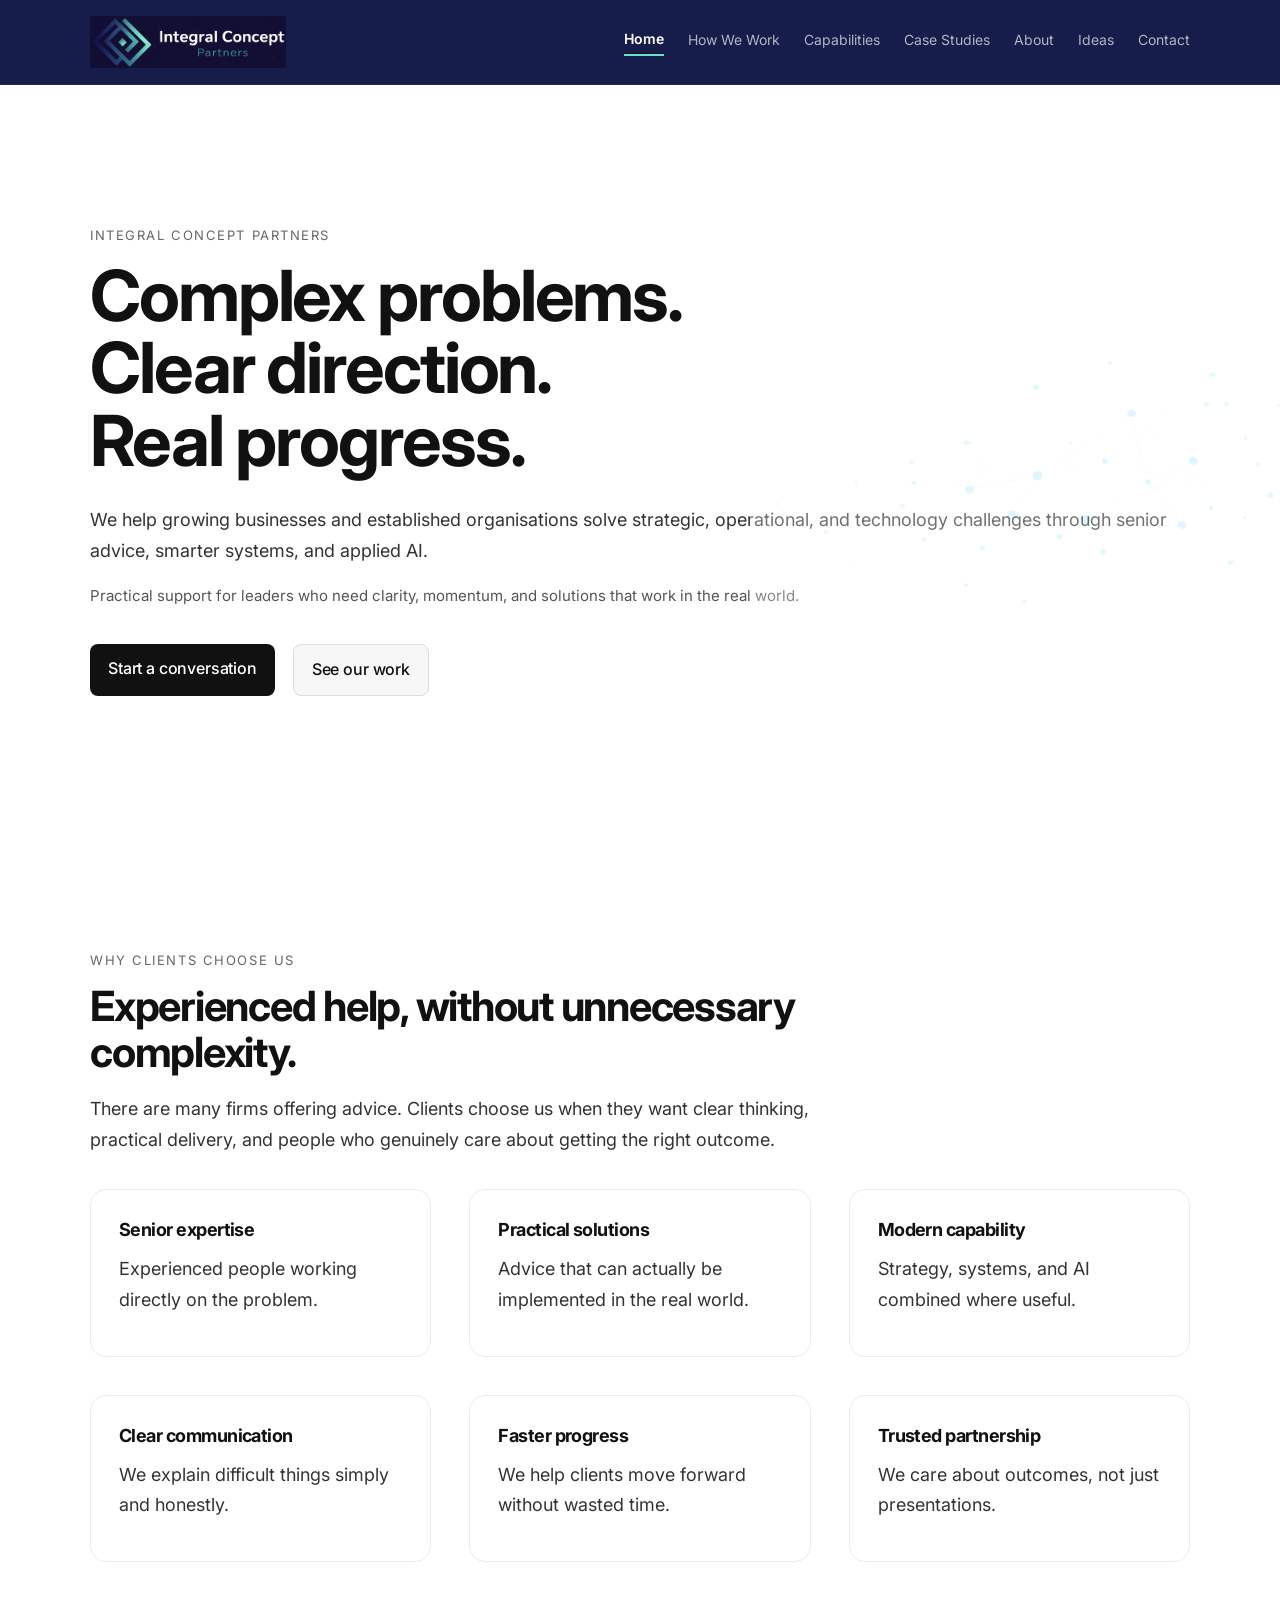
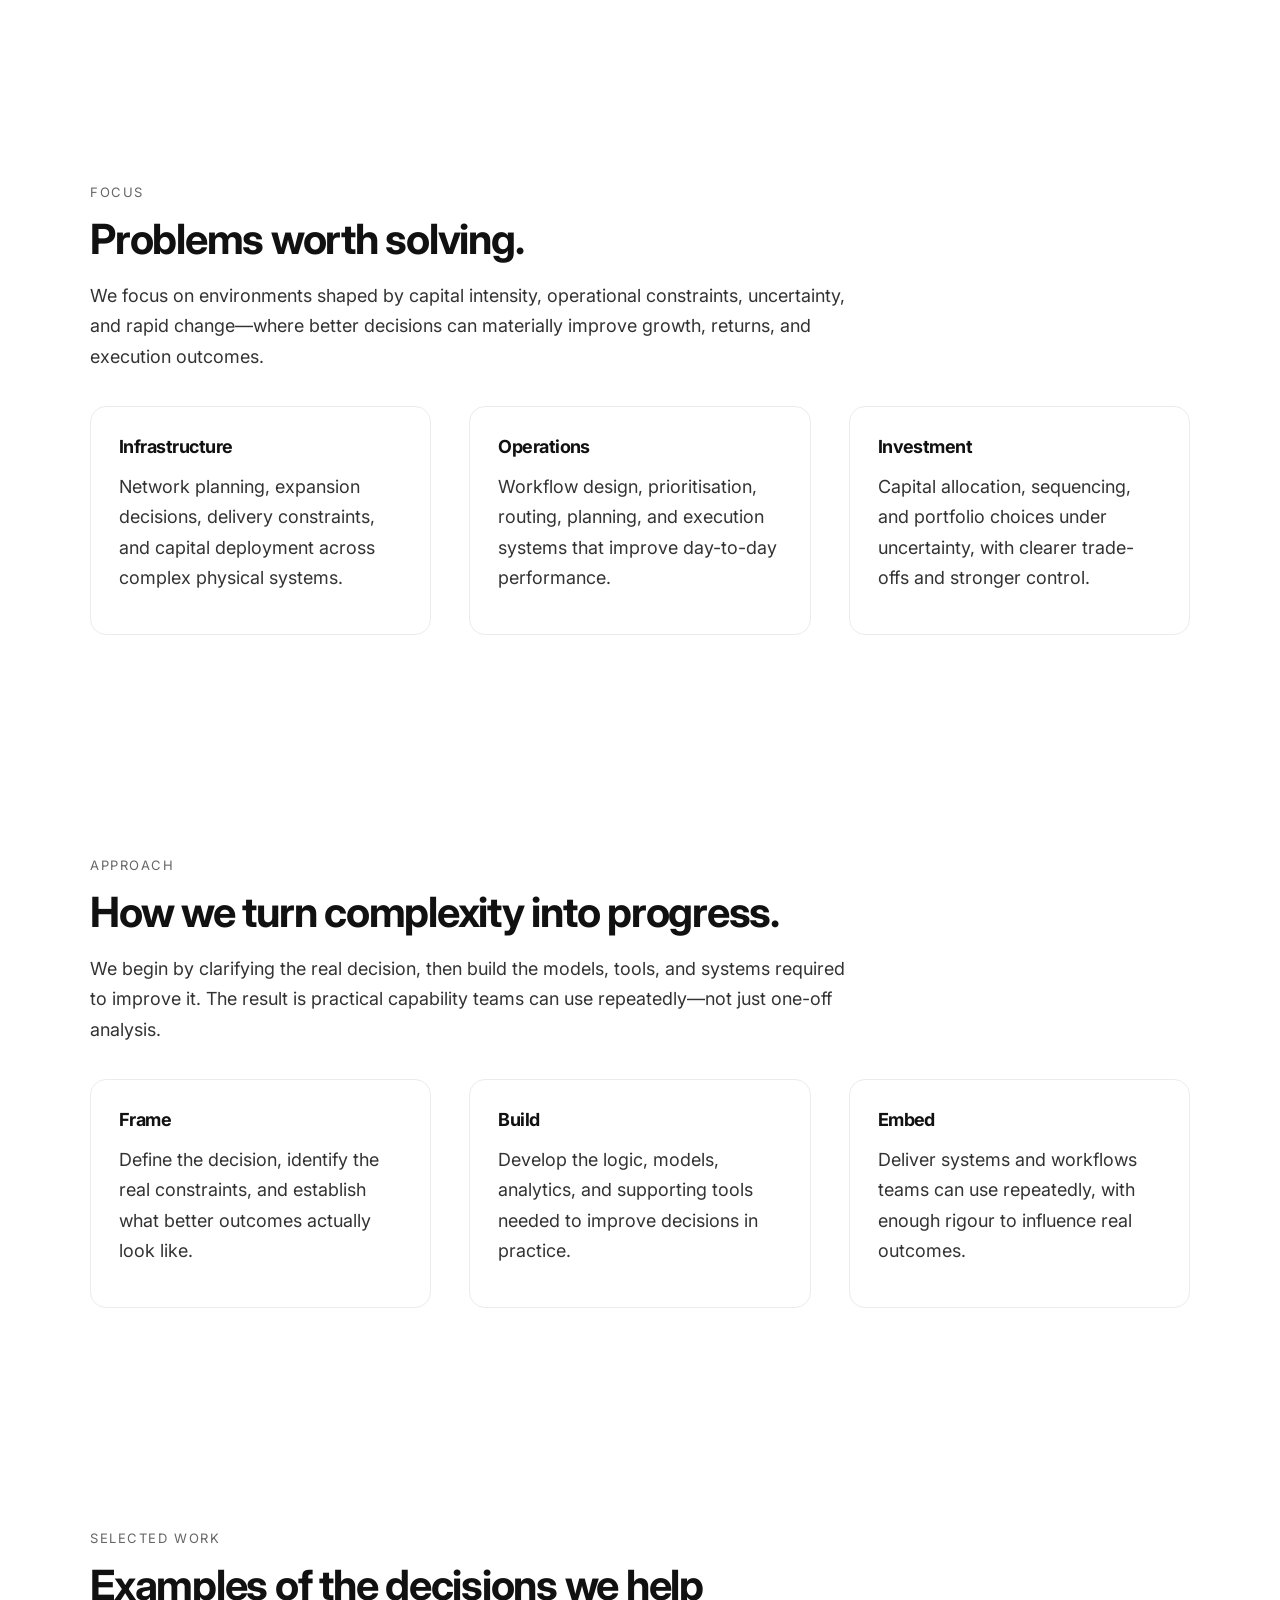
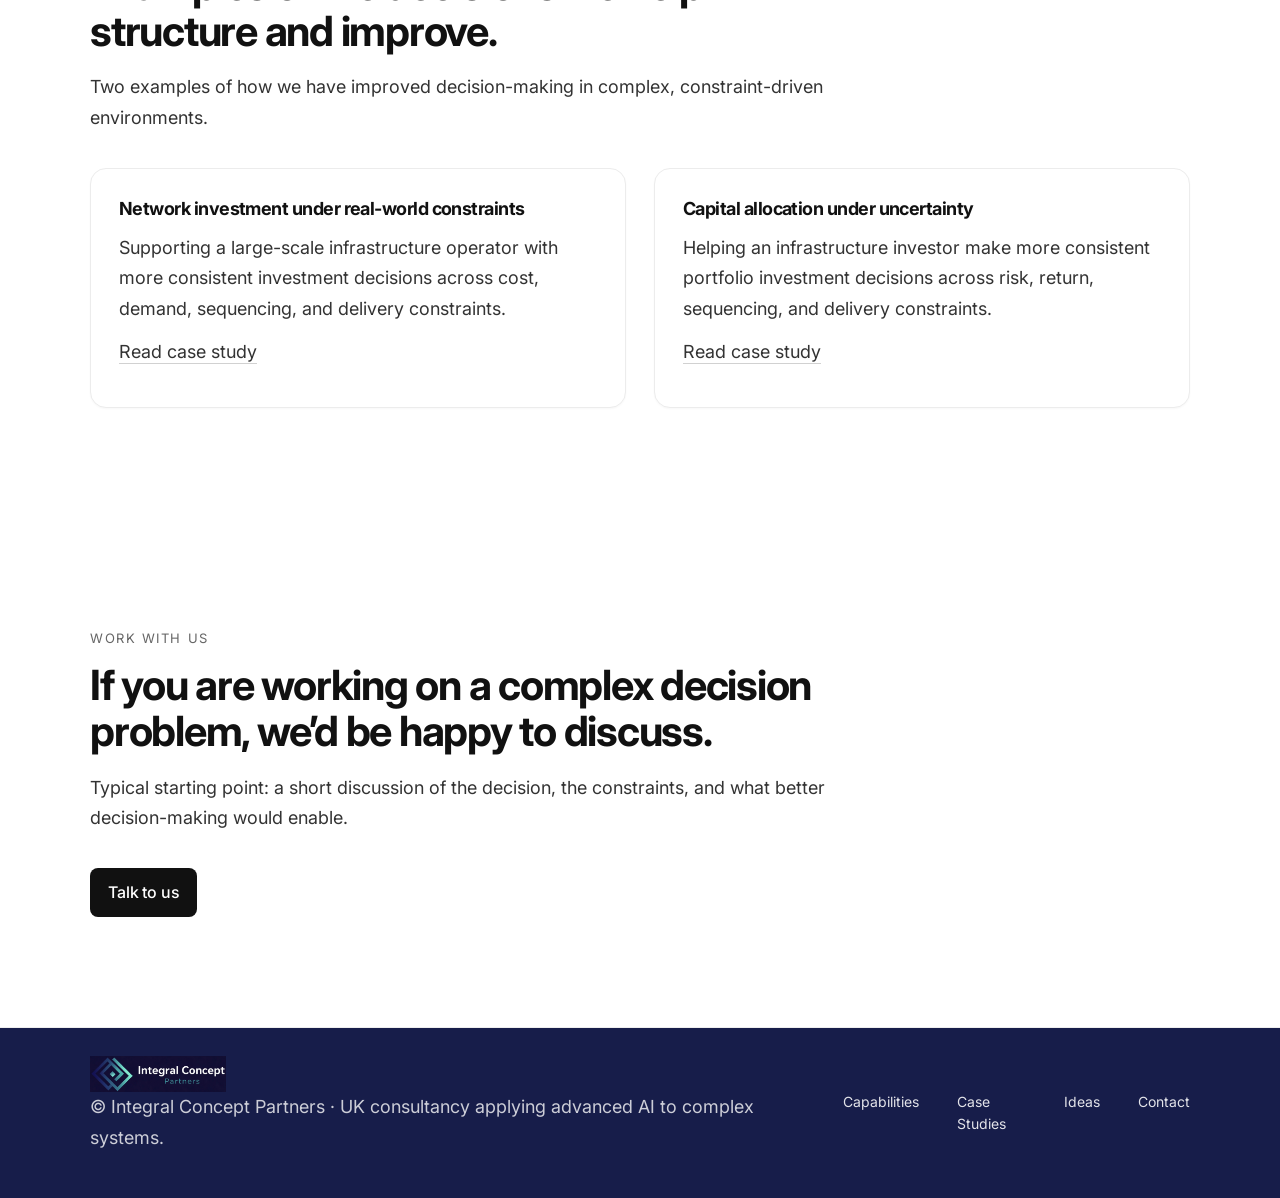
==== index.html @ db997ad6 "Update index.html" ====
<!DOCTYPE html>
<html lang="en">
<head>
  <meta charset="UTF-8">
  <meta name="viewport" content="width=device-width, initial-scale=1.0">
  <title>Integral Concept Partners | Applied AI for Complex Systems</title>
  <meta name="description" content="Integral Concept Partners helps organisations turn difficult market, technology, and investment decisions into focused strategy, practical execution, and measurable results.">
  <link rel="preconnect" href="https://fonts.googleapis.com">
  <link rel="preconnect" href="https://fonts.gstatic.com" crossorigin>
  <link href="https://fonts.googleapis.com/css2?family=Inter:wght@400;500;600;700;800&display=swap" rel="stylesheet">
  <link rel="stylesheet" href="styles.css">
  <link rel="icon" type="image/png" href="favicon.png">
</head>
<body>

<header class="site-header">
  <div class="container nav">

    <a class="brand" href="index.html" aria-label="Integral Concept Partners home">
      <img src="logo-horizontal-dark-tight.png" alt="Integral Concept Partners" class="logo-header">
    </a>

<nav class="nav-links">
<a href="index.html" class="active">Home</a>
  <a href="how-we-work.html">How We Work</a>
  <a href="capabilities.html">Capabilities</a>
  <a href="selected-work.html">Case Studies</a>
  <a href="about.html">About</a>
  <a href="ideas.html">Ideas</a>
  <a href="contact.html">Contact</a>
</nav>
  </div>
</header>

<main>
<section class="hero home-hero">
  <div class="container">

    <div class="eyebrow">INTEGRAL CONCEPT PARTNERS</div>

 <h1>Complex problems.<br>Clear direction.<br>Real progress.</h1> 
    <p class="hero-copy">
      We help growing businesses and established organisations solve strategic, operational, and technology challenges through senior advice, smarter systems, and applied AI.
    </p>

    <p class="hero-sub">
      Practical support for leaders who need clarity, momentum, and solutions that work in the real world.
    </p>

    <div class="hero-actions">
      <a href="contact.html" class="btn btn-primary">Start a conversation</a>
      <a href="selected-work.html" class="btn btn-secondary">See our work</a>
    </div>

    <div class="home-hero-motif">
      <img src="motif.png" alt="">
    </div>

  </div>
</section>
  </div>
<section class="section">
  <div class="container">

    <div class="section-head">
      <div class="page-kicker">Why clients choose us</div>
      <h2>Experienced help, without unnecessary complexity.</h2>
      <p>
        There are many firms offering advice. Clients choose us when they want clear thinking, practical delivery, and people who genuinely care about getting the right outcome.
      </p>
    </div>

    <div class="grid-3">

      <div>
        <h3>Senior expertise</h3>
        <p>
          Experienced people working directly on the problem.
        </p>
      </div>

      <div>
        <h3>Practical solutions</h3>
        <p>
          Advice that can actually be implemented in the real world.
        </p>
      </div>

      <div>
        <h3>Modern capability</h3>
        <p>
          Strategy, systems, and AI combined where useful.
        </p>
      </div>

      <div>
        <h3>Clear communication</h3>
        <p>
          We explain difficult things simply and honestly.
        </p>
      </div>

      <div>
        <h3>Faster progress</h3>
        <p>
          We help clients move forward without wasted time.
        </p>
      </div>

      <div>
        <h3>Trusted partnership</h3>
        <p>
          We care about outcomes, not just presentations.
        </p>
      </div>

    </div>

  </div>
</section>
  <section class="section">
    <div class="container">

      <div class="section-head">
        <div class="page-kicker">Focus</div>
        <h2>Problems worth solving.</h2>
        <p>
          We focus on environments shaped by capital intensity, operational constraints, uncertainty, and rapid change—where better decisions can materially improve growth, returns, and execution outcomes.
        </p>
      </div>

      <div class="grid-3">

        <div>
          <h3>Infrastructure</h3>
          <p>
            Network planning, expansion decisions, delivery constraints, and capital deployment across complex physical systems.
          </p>
        </div>

        <div>
          <h3>Operations</h3>
          <p>
            Workflow design, prioritisation, routing, planning, and execution systems that improve day-to-day performance.
          </p>
        </div>

        <div>
          <h3>Investment</h3>
          <p>
            Capital allocation, sequencing, and portfolio choices under uncertainty, with clearer trade-offs and stronger control.
          </p>
        </div>

      </div>

    </div>
  </section>

  <section class="section">
    <div class="container">

      <div class="section-head">
        <div class="page-kicker">Approach</div>
        <h2>How we turn complexity into progress.</h2>
        <p>
          We begin by clarifying the real decision, then build the models, tools, and systems required to improve it. The result is practical capability teams can use repeatedly—not just one-off analysis.
        </p>
      </div>

      <div class="grid-3">

        <div>
          <h3>Frame</h3>
          <p>
            Define the decision, identify the real constraints, and establish what better outcomes actually look like.
          </p>
        </div>

        <div>
          <h3>Build</h3>
          <p>
            Develop the logic, models, analytics, and supporting tools needed to improve decisions in practice.
          </p>
        </div>

        <div>
          <h3>Embed</h3>
          <p>
            Deliver systems and workflows teams can use repeatedly, with enough rigour to influence real outcomes.
          </p>
        </div>

      </div>

    </div>
  </section>

  <section class="section" id="case-studies">
    <div class="container">

      <div class="section-head">
        <div class="page-kicker">Selected Work</div>
        <h2>Examples of the decisions we help structure and improve.</h2>
        <p>
          Two examples of how we have improved decision-making in complex, constraint-driven environments.
        </p>
      </div>

      <div class="grid-2">

        <div>
          <h3>Network investment under real-world constraints</h3>
          <p>
            Supporting a large-scale infrastructure operator with more consistent investment decisions across cost, demand, sequencing, and delivery constraints.
          </p>
          <p>
            <a href="case-study.html">Read case study</a>
          </p>
        </div>

        <div>
          <h3>Capital allocation under uncertainty</h3>
          <p>
            Helping an infrastructure investor make more consistent portfolio investment decisions across risk, return, sequencing, and delivery constraints.
          </p>
          <p>
            <a href="case-study-2.html">Read case study</a>
          </p>
        </div>

      </div>

    </div>
  </section>

  <section class="section" id="contact">
    <div class="container">

      <div class="section-head">
        <div class="page-kicker">Work with us</div>
        <h2>If you are working on a complex decision problem, we’d be happy to discuss.</h2>
        <p>
          Typical starting point: a short discussion of the decision, the constraints, and what better decision-making would enable.
        </p>
      </div>

      <a class="btn btn-primary" href="contact.html">Talk to us</a>

    </div>
  </section>

</main>

<footer class="site-footer">
  <div class="container footer-grid">

    <div class="fine-print">
      <img src="logo-horizontal-dark-tight.png" alt="Integral Concept Partners" class="logo-footer">
      <p>© Integral Concept Partners · UK consultancy applying advanced AI to complex systems.</p>
    </div>

    <div class="footer-links">
      <a href="capabilities.html">Capabilities</a>
      <a href="selected-work.html">Case Studies</a>
      <a href="ideas.html">Ideas</a>
      <a href="contact.html">Contact</a>
    </div>

  </div>
</footer>

</body>
</html>
---- styles.css ----
:root {
  --bg: #ffffff;
  --bg-alt: #f6f7f8;
  --text: #111111;
  --muted: #5b6168;
  --border: #e7e9ec;
  --accent: #1f3a5f;
  --max-width: 1100px;
  --narrow-width: 760px;
  --radius: 16px;
}

*,
*::before,
*::after {
  box-sizing: border-box;
}

html {
  scroll-behavior: smooth;
}

body {
  margin: 0;
  font-family: "Inter", system-ui, -apple-system, BlinkMacSystemFont, "Segoe UI", sans-serif;
  color: var(--text);
  background: var(--bg);
  line-height: 1.6;
  -webkit-font-smoothing: antialiased;
  text-rendering: optimizeLegibility;
}

img {
  max-width: 100%;
  display: block;
}

a {
  color: inherit;
  text-decoration: none;
}

.container {
  max-width: var(--max-width);
  margin: 0 auto;
  padding: 0 24px;
}

.container.narrow {
  max-width: var(--narrow-width);
  margin: 0 auto;
  padding: 0 24px;
}

.section {
  padding: 120px 0;
}

.section-alt {
  background: var(--bg-alt);
}

/* Header */

.site-header {
  position: sticky;
  top: 0;
  z-index: 100;
  background: rgba(255, 255, 255, 0.92);
  border-bottom: 1px solid rgba(17, 17, 17, 0.06);
  backdrop-filter: blur(10px);
  -webkit-backdrop-filter: blur(10px);
}

.nav {
  display: flex;
  align-items: center;
  justify-content: space-between;
  min-height: 72px;
  gap: 24px;
}

.brand {
  text-decoration: none;
  color: #111;
  display: flex;
  align-items: center;
}

.brand-text {
  display: inline-flex;
  align-items: baseline;
  gap: 4px;
  font-size: 15px;
  letter-spacing: -0.2px;
}

.brand-text strong {
  font-weight: 600;
}

.brand-text span {
  font-weight: 400;
  color: #555;
}

.site-header .logo {
  height: 26px;
  width: auto;
  display: block;
}

.nav-links {
  display: flex;
  align-items: center;
  gap: 24px;
}

.nav-links a {
  position: relative;
  color: #444;
  font-size: 14px;
  opacity: 0.8;
  padding-bottom: 4px;
  transition: opacity 0.2s ease, color 0.2s ease;
}

.nav-links a:hover {
  opacity: 1;
  color: #000;
}

.nav-links a.active {
  opacity: 1;
  color: #000;
  font-weight: 600;
}

.nav-links a::after {
  content: "";
  position: absolute;
  left: 0;
  bottom: 0;
  width: 0%;
  height: 1.5px;
  background-color: #111;
  transition: width 0.25s ease;
}

@media (hover: hover) {
  .nav-links a:hover::after {
    width: 100%;
  }
}

.nav-links a.active::after {
  width: 100%;
}

.menu-toggle {
  display: none;
}

/* Typography */

.eyebrow,
.page-kicker {
  font-size: 13px;
  letter-spacing: 0.12em;
  text-transform: uppercase;
  color: #666;
  margin: 0 0 14px;
}

h1,
h2,
h3 {
  margin: 0;
  color: #111;
  letter-spacing: -0.03em;
}

h1 {
  font-size: clamp(2.8rem, 7vw, 4.4rem);
  line-height: 1.03;
  margin-bottom: 28px;
  max-width: 700px;
}

h2 {
  font-size: clamp(1.9rem, 4vw, 2.6rem);
  line-height: 1.1;
  margin-bottom: 18px;
  max-width: 760px;
}

h3 {
  font-size: 18px;
  line-height: 1.35;
  margin-bottom: 14px;
}

p {
  color: #333;
  font-size: 18px;
  line-height: 1.7;
  margin: 0 0 16px;
}

/* Hero */

.hero {
  padding-top: 140px;
  padding-bottom: 120px;
}

.hero-copy,
.hero-subtitle {
  max-width: 520px;
}

.hero-sub {
  margin-top: 14px;
  color: #555;
  font-size: 15px;
}

.hero-actions {
  display: flex;
  flex-wrap: wrap;
  gap: 14px 18px;
  margin-top: 36px;
  margin-bottom: 24px;
}

/* Buttons */

.btn,
.button-primary,
.button-secondary {
  display: inline-block;
  padding: 12px 18px;
  border-radius: 8px;
  text-decoration: none;
  font-weight: 500;
  letter-spacing: -0.01em;
  transition: opacity 0.2s ease, transform 0.2s ease, background 0.2s ease;
}

.btn:hover,
.button-primary:hover,
.button-secondary:hover {
  opacity: 0.92;
  transform: translateY(-1px);
}

.btn-primary,
.button-primary {
  background: #111;
  color: #fff;
}

.btn-secondary,
.button-secondary {
  background: #f7f7f7;
  color: #111;
  border: 1px solid #ddd;
}

/* Section headings */

.section-head,
.section-heading {
  margin-bottom: 36px;
}

.section-head p,
.section-heading p {
  max-width: 920px;
}

/* Grids */

.grid {
  display: grid;
  gap: 26px;
}

.grid-2 {
  display: grid;
  grid-template-columns: repeat(2, 1fr);
  gap: 32px;
  margin-top: 28px;
}

.grid-3 {
  display: grid;
  grid-template-columns: repeat(3, 1fr);
  gap: 40px;
  margin-top: 28px;
}

.grid-4 {
  display: grid;
  grid-template-columns: repeat(4, 1fr);
  gap: 26px;
  margin-top: 28px;
}

/* Cards */

.card,
.case-card,
.split-box,
.step,
.grid-2 > div {
  border: 1px solid var(--border);
  border-radius: var(--radius);
  background: #fff;
}

.problem-card,
.case-card,
.step,
.grid-2 > div {
  padding: 28px;
}

.problem-card p,
.case-card p,
.step p {
  color: var(--muted);
}

/* Premium two-column cards */

.grid-2 > div {
  box-shadow: 0 1px 2px rgba(0, 0, 0, 0.03);
  transition: transform 0.2s ease, box-shadow 0.2s ease, border-color 0.2s ease;
}

.grid-2 > div:hover {
  transform: translateY(-2px);
  box-shadow: 0 10px 24px rgba(0, 0, 0, 0.06);
  border-color: rgba(0, 0, 0, 0.14);
}

/* Split sections */

.split-box {
  display: grid;
  grid-template-columns: repeat(2, 1fr);
  overflow: hidden;
}

.split-box > div {
  padding: 32px;
}

.split-box > div:first-child {
  border-right: 1px solid var(--border);
}

.clean-list {
  margin: 18px 0 0;
  padding: 0;
  list-style: none;
}

.clean-list li {
  margin: 0 0 12px;
}

.clean-list li:last-child {
  margin-bottom: 0;
}

/* Steps */

.step-number {
  margin: 0 0 14px;
  font-size: 0.82rem;
  font-weight: 700;
  letter-spacing: 0.08em;
  text-transform: uppercase;
  color: var(--muted);
}

/* Graphics */

.hero-graphic {
  margin-top: 24px;
}

.hero-graphic img {
  width: 100%;
  max-width: 520px;
  border-radius: 12px;
}

.section-graphic {
  margin-top: 40px;
}

.section-graphic img {
  width: 100%;
  max-width: 620px;
  border-radius: 18px;
  display: block;
}

/* Quotes / statements */

.hero-quote,
.section-quote,
.statement-sub,
.hero-audience {
  color: var(--muted);
}

.statement {
  margin: 0;
  font-size: clamp(1.8rem, 4vw, 2.6rem);
  line-height: 1.15;
  letter-spacing: -0.03em;
}

.final-cta h2 {
  margin-bottom: 26px;
  max-width: 16ch;
}

/* Links inside content */

.section a:not(.btn):not(.button-primary):not(.button-secondary),
.grid-2 a:not(.btn):not(.button-primary):not(.button-secondary),
.grid-3 a:not(.btn):not(.button-primary):not(.button-secondary) {
  color: inherit;
  text-decoration: none;
  border-bottom: 1px solid rgba(0, 0, 0, 0.18);
  padding-bottom: 1px;
}

.section a:not(.btn):not(.button-primary):not(.button-secondary):hover,
.grid-2 a:not(.btn):not(.button-primary):not(.button-secondary):hover,
.grid-3 a:not(.btn):not(.button-primary):not(.button-secondary):hover {
  border-bottom-color: rgba(0, 0, 0, 0.45);
}

/* Footer */

.site-footer {
  padding: 40px 0;
  border-top: 1px solid rgba(0, 0, 0, 0.06);
}

.footer-grid {
  display: flex;
  align-items: center;
  justify-content: space-between;
  gap: 24px;
}

.fine-print {
  color: #666;
  font-size: 14px;
}

.footer-links {
  display: flex;
  gap: 20px;
}

.footer-links a {
  color: #444;
  font-size: 14px;
}

.footer-links a:hover {
  color: #000;
}

/* Responsive */

@media (max-width: 980px) {
  .grid-2,
  .grid-3,
  .grid-4,
  .split-box {
    grid-template-columns: 1fr;
  }

  .split-box > div:first-child {
    border-right: 0;
    border-bottom: 1px solid var(--border);
  }

  .footer-grid {
    flex-direction: column;
    align-items: flex-start;
  }
}

@media (max-width: 720px) {
  .section {
    padding: 80px 0;
  }

  .hero {
    padding-top: 110px;
    padding-bottom: 88px;
  }

  .nav {
    min-height: 68px;
  }

  h1 {
    font-size: 48px;
  }

  p,
  .hero-copy,
  .hero-subtitle {
    font-size: 17px;
  }

  .problem-card,
  .case-card,
  .step,
  .split-box > div,
  .grid-2 > div {
    padding: 24px;
  }
}

@media (max-width: 560px) {
  .nav {
    flex-direction: column;
    align-items: flex-start;
    justify-content: center;
    padding: 14px 0;
  }

  .nav-links {
    flex-wrap: wrap;
    gap: 14px;
  }

  .hero-actions {
    flex-direction: column;
    align-items: flex-start;
  }
}
.site-header .logo {
  height: 26px !important;
  width: auto !important;
  display: block;
}
/* ===== FINAL SITE POLISH ===== */

/* Better section rhythm */
.section {
  padding: 110px 0;
}

/* Consistent content spacing */
.section-head {
  margin-bottom: 34px;
}

.section-head h2 {
  margin-bottom: 18px;
}

/* Grid spacing */
.grid-2,
.grid-3 {
  gap: 38px;
  margin-top: 28px;
}

/* Card style blocks */
.grid-2 > div,
.grid-3 > div {
  padding: 28px;
  border: 1px solid #ececec;
  border-radius: 16px;
  background: #fff;
}

/* Typography inside cards */
.grid-2 h3,
.grid-3 h3 {
  margin-bottom: 12px;
  font-size: 18px;
}

.grid-2 p,
.grid-3 p {
  margin: 0 0 12px;
  color: #333;
}

/* Buttons */
.btn {
  display: inline-block;
  padding: 12px 18px;
  border-radius: 8px;
  font-weight: 500;
  text-decoration: none;
  transition: all 0.2s ease;
}

.btn-primary {
  background: #111;
  color: #fff;
}

.btn-primary:hover {
  transform: translateY(-1px);
  opacity: 0.92;
}

/* Nav active state */
.nav-links a.active {
  font-weight: 600;
  opacity: 1;
}

/* Footer cleanup */
.site-footer {
  padding: 38px 0;
  border-top: 1px solid #eee;
}

.footer-links a {
  margin-left: 18px;
  color: #555;
}

.footer-links a:hover {
  color: #111;
}

/* Mobile */
@media (max-width: 900px) {

  .grid-2,
  .grid-3 {
    grid-template-columns: 1fr !important;
    gap: 22px;
  }

  .section {
    padding: 80px 0;
  }

  .hero {
    padding-top: 110px;
    padding-bottom: 80px;
  }

  .footer-links a {
    display: inline-block;
    margin: 8px 12px 0 0;
  }
}
/* STEP 4: add to very bottom of styles.css */


/* CLEAN CONTACT HERO */

.contact-hero {
  position: relative;
  overflow: hidden;
}

.contact-hero .container {
  position: relative;
  z-index: 2;
}

.contact-hero-graphic {
  position: absolute;
  top: 80px;
  right: 0;
  width: 48%;
  z-index: 1;
  pointer-events: none;
}

.contact-hero-graphic img {
  width: 100%;
  opacity: 0.14;
  display: block;
}


/* Tablet */

@media (max-width: 1100px) {
  .contact-hero-graphic {
    width: 42%;
    top: 110px;
  }
}


/* Mobile */

@media (max-width: 900px) {
  .contact-hero-graphic {
    position: relative;
    width: 100%;
    top: auto;
    right: auto;
    margin-top: 24px;
  }

  .contact-hero-graphic img {
    max-width: 320px;
    margin: 0 auto;
    opacity: 0.10;
  }
}
/* CONTACT DECORATIVE GRAPHIC */

.contact-hero {
  position: relative;
  overflow: hidden;
}

.contact-hero .container {
  position: relative;
  z-index: 2;
}

.contact-hero-graphic {
  position: absolute;
  top: 90px;
  right: 0;
  width: 46%;
  z-index: 1;
  pointer-events: none;
}

.contact-hero-graphic img {
  width: 100%;
  display: block;
  opacity: 0.13;
}

/* Tablet */
@media (max-width: 1100px) {
  .contact-hero-graphic {
    width: 42%;
    top: 120px;
  }
}

/* Mobile */
@media (max-width: 900px) {
  .contact-hero-graphic {
    position: relative;
    width: 100%;
    top: auto;
    right: auto;
    margin-top: 24px;
  }

  .contact-hero-graphic img {
    max-width: 320px;
    margin: 0 auto;
    opacity: 0.10;
  }
}
/* HOMEPAGE SIGNAL MOTIF */

.home-hero {
  position: relative;
  overflow: hidden;
}

.home-hero .container {
  position: relative;
  z-index: 2;
}

.home-hero-graphic {
  position: absolute;
  top: 120px;
  right: 0;
  width: 48%;
  z-index: 1;
  pointer-events: none;
}

.home-hero-graphic img {
  width: 100%;
  display: block;
  opacity: 0.11;
}

/* Tablet */
@media (max-width: 1100px) {
  .home-hero-graphic {
    width: 42%;
    top: 150px;
  }
}

/* Mobile */
@media (max-width: 900px) {
  .home-hero-graphic {
    position: relative;
    width: 100%;
    top: auto;
    right: auto;
    margin-top: 28px;
  }

  .home-hero-graphic img {
    max-width: 320px;
    margin: 0 auto;
    opacity: 0.08;
  }
}
/* PERFECT HOMEPAGE MOTIF */

.home-hero {
  position: relative;
  overflow: hidden;
}

.home-hero .container {
  position: relative;
  z-index: 2;
}

.home-hero-motif {
  position: absolute;
  top: 110px;
  right: -4%;
  width: 42%;
  z-index: 1;
  pointer-events: none;
}

.home-hero-motif img {
  width: 100%;
  display: block;
  opacity: 0.10;
}

.home-hero h1,
.home-hero .hero-copy,
.home-hero .hero-sub,
.home-hero .hero-actions {
  max-width: 640px;
}

@media (max-width: 1100px) {
  .home-hero-motif {
    width: 38%;
    top: 135px;
    right: -6%;
  }
}

@media (max-width: 900px) {
  .home-hero-motif {
    position: relative;
    width: 100%;
    top: auto;
    right: auto;
    margin-top: 24px;
  }

  .home-hero-motif img {
    max-width: 320px;
    margin: 0 auto;
    opacity: 0.08;
  }
}

}
.home-hero-motif {
  position: absolute;
  top: 155px;
  right: 2%;
  width: 48%;
  z-index: 1;
  pointer-events: none;
}

.home-hero-motif img {
  width: 100%;
  display: block;
  opacity: 0.16;
}
.home-hero-motif {1
  position: absolute;
  top: 175px;
  right: -4%;
  width: 48%;
  z-index: 1;
  pointer-events: none;
}

.home-hero-motif img {
  width: 100%;
  display: block;
  opacity: 0.13;
}
.home-hero-motif img {
  opacity: 0.16;
}
/* ===== GLOBAL DARK HEADER / FOOTER UPGRADE ===== */

.site-header {
  background: #14233b;
  border-bottom: 1px solid rgba(255,255,255,0.08);
}

.site-header .nav-links a {
  color: rgba(255,255,255,0.82);
}

.site-header .nav-links a:hover,
.site-header .nav-links a.active {
  color: #ffffff;
}

.site-header .nav-links a.active {
  border-bottom: 2px solid #7ee0d6;
}

.site-header .logo {
  height: 44px;
  width: auto;
}

/* Footer */

.site-footer {
  background: #14233b;
  color: rgba(255,255,255,0.72);
}

.site-footer a {
  color: rgba(255,255,255,0.82);
}

.site-footer a:hover {
  color: #ffffff;
}

.site-footer .logo {
  height: 36px;
  width: auto;
}

/* Mobile */

@media (max-width: 900px) {
  .site-header .logo {
    height: 36px;
  }

  .site-footer .logo {
    height: 30px;
  }
}
background: linear-gradient(90deg, #203d72 0%, #1d3463 100%);
/* ===== ICP LOGO BLUE HEADER / FOOTER ===== */

.site-header,
.site-footer {
  background: #244a86;
}

/* premium subtle depth */
.site-header {
  background: linear-gradient(90deg, #28508f 0%, #244a86 55%, #203f73 100%);
  border-bottom: 1px solid rgba(255,255,255,0.08);
}

.site-footer {
  background: linear-gradient(90deg, #203f73 0%, #244a86 45%, #28508f 100%);
}

/* navigation text */

.site-header .nav-links a {
  color: rgba(255,255,255,0.84);
}

.site-header .nav-links a:hover,
.site-header .nav-links a.active {
  color: #ffffff;
}

.site-header .nav-links a.active {
  border-bottom: 2px solid #72e0d4;
}

/* footer text */

.site-footer,
.site-footer p,
.site-footer span {
  color: rgba(255,255,255,0.78);
}

.site-footer a {
  color: #ffffff;
}

/* keep logos crisp */

.site-header .logo,
.site-footer .logo {
  filter: none;
}
/* ===== FINAL ICP RICH NAVY HEADER / FOOTER ===== */

.site-header,
.site-footer {
  background: #1b2254;
}

/* subtle premium depth */
.site-header {
  background: linear-gradient(90deg, #171d4a 0%, #1b2254 45%, #202861 100%);
  border-bottom: 1px solid rgba(255,255,255,0.06);
}

.site-footer {
  background: linear-gradient(90deg, #171d4a 0%, #1b2254 45%, #202861 100%);
}

/* nav links */

.site-header .nav-links a {
  color: rgba(255,255,255,0.82);
}

.site-header .nav-links a:hover,
.site-header .nav-links a.active {
  color: #ffffff;
}

.site-header .nav-links a.active {
  border-bottom: 2px solid #67e0d3;
}

/* footer text */

.site-footer,
.site-footer p,
.site-footer span {
  color: rgba(255,255,255,0.78);
}

.site-footer a {
  color: #ffffff;
}

/* logo sizing */

.site-header .logo {
  height: 44px;
  width: auto;
}

.site-footer .logo {
  height: 34px;
  width: auto;
}

/* mobile */

@media (max-width: 900px) {
  .site-header .logo {
    height: 36px;
  }

  .site-footer .logo {
    height: 28px;
  }
}
/* ===== FINAL DARK RICH NAVY ICP ===== */

.site-header,
.site-footer {
  background: #171d4a;
}

.site-header {
  background: linear-gradient(90deg, #12163d 0%, #171d4a 45%, #1d2557 100%);
  border-bottom: 1px solid rgba(255,255,255,0.05);
}

.site-footer {
  background: linear-gradient(90deg, #12163d 0%, #171d4a 45%, #1d2557 100%);
}

/* nav */

.site-header .nav-links a {
  color: rgba(255,255,255,0.82);
}

.site-header .nav-links a:hover,
.site-header .nav-links a.active {
  color: #ffffff;
}

.site-header .nav-links a.active {
  border-bottom: 2px solid #67e0d3;
}

/* footer */

.site-footer,
.site-footer p,
.site-footer span {
  color: rgba(255,255,255,0.78);
}

.site-footer a {
  color: #ffffff;
}
/* ===== FINAL SEAMLESS HEADER / FOOTER ===== */

.site-header,
.site-footer {
  background: linear-gradient(90deg, #11163d 0%, #171d4a 45%, #1d2557 100%) !important;
}

/* remove any nested panel backgrounds */
.site-header .container,
.site-header .brand,
.site-header .nav,
.site-header .nav-links,
.site-header .logo-wrap {
  background: transparent !important;
}

/* subtle border */
.site-header {
  border-bottom: 1px solid rgba(255,255,255,0.05);
}

/* nav text */
.site-header .nav-links a {
  color: rgba(255,255,255,0.82);
}

.site-header .nav-links a.active,
.site-header .nav-links a:hover {
  color: #ffffff;
}

.site-header .nav-links a.active {
  border-bottom: 2px solid #67e0d3;
}
/* ===== FINAL ICP UNIFIED HEADER / FOOTER ===== */

.site-header,
.site-footer {
  background: linear-gradient(90deg, #12163d 0%, #171d4a 45%, #1d2557 100%);
}

/* remove panel look */
.site-header .container,
.site-footer .container,
.site-header .brand,
.site-header .nav,
.site-footer .brand,
.site-footer .nav {
  background: transparent !important;
}

/* logo sizing */

.site-header .logo {
  height: 44px;
  width: auto;
}

.site-footer .logo {
  height: 42px;
  width: auto;
}

/* nav */

.site-header .nav-links a,
.site-footer a {
  color: rgba(255,255,255,0.84);
}

.site-header .nav-links a:hover,
.site-header .nav-links a.active,
.site-footer a:hover {
  color: #ffffff;
}

.site-header .nav-links a.active {
  border-bottom: 2px solid #67e0d3;
}

/* footer text */

.site-footer,
.site-footer p,
.site-footer span {
  color: rgba(255,255,255,0.78);
}
/* ===== FINAL MATCHED SLIM HEADER / FOOTER ===== */

.site-header,
.site-footer {
  background: #171d4a !important;
}

/* remove any mixed panel look */
.site-header .container,
.site-footer .container,
.site-header .brand,
.site-footer .brand,
.site-header .nav,
.site-footer .nav,
.site-header .nav-links,
.site-footer .footer-links {
  background: transparent !important;
}

/* SLIMMER HEADER */
.site-header .container.nav {
  min-height: 84px !important;
  padding-top: 10px !important;
  padding-bottom: 10px !important;
}

/* SLIMMER FOOTER */
.site-footer {
  padding-top: 28px !important;
  padding-bottom: 28px !important;
}

/* LOGO SIZES */
.site-header .logo,
.site-header .logo-header {
  height: 34px !important;
  width: auto !important;
}

.site-footer .logo,
.site-footer .logo-footer {
  height: 34px !important;
  width: auto !important;
}

/* NAV */
.site-header .nav-links a {
  color: rgba(255,255,255,0.84);
}

.site-header .nav-links a:hover,
.site-header .nav-links a.active {
  color: #ffffff;
}

.site-header .nav-links a.active {
  border-bottom: 2px solid #67e0d3;
}

/* FOOTER TEXT */
.site-footer,
.site-footer p,
.site-footer span {
  color: rgba(255,255,255,0.78);
}

.site-footer a {
  color: rgba(255,255,255,0.88);
}

.site-footer a:hover {
  color: #ffffff;
}

/* FOOTER LAYOUT */
.footer-grid {
  align-items: center;
}

/* MOBILE */
@media (max-width: 900px) {
  .site-header .container.nav {
    min-height: 72px !important;
    padding-top: 8px !important;
    padding-bottom: 8px !important;
  }

  .site-header .logo,
  .site-header .logo-header,
  .site-footer .logo,
  .site-footer .logo-footer {
    height: 28px !important;
  }

  .site-footer {
    padding-top: 22px !important;
    padding-bottom: 22px !important;
  }
}
.site-header .logo,
.site-header .logo-header {
  height: 52px !important;
  width: auto !important;
}

.site-footer .logo,
.site-footer .logo-footer {
  height: 46px !important;
  width: auto !important;
}

@media (max-width: 900px) {
  .site-header .logo,
  .site-header .logo-header,
  .site-footer .logo,
  .site-footer .logo-footer {
    height: 34px !important;
  }
}
.site-header .logo,
.site-header .logo-header {
  height: 52px !important;
  width: auto !important;
}

.site-footer .logo,
.site-footer .logo-footer {
  height: 46px !important;
  width: auto !important;
}

@media (max-width: 900px) {
  .site-header .logo,
  .site-header .logo-header,
  .site-footer .logo,
  .site-footer .logo-footer {
    height: 34px !important;
  }
}
.site-footer .logo,
.site-footer .logo-footer {
  height: 36px !important;
}
.home-hero-motif img {
  opacity: 0.16 !important;
  filter: contrast(1.15);
}
/* ===== HOMEPAGE MOTIF FINAL FIX ===== */

.home-hero-motif {
  position: absolute;
  top: 150px;
  right: 1%;
  width: 36%;
  z-index: 1;
  pointer-events: none;
}

.home-hero-motif img {
  width: 100%;
  display: block;
  opacity: 0.28 !important;
  filter: contrast(1.35) saturate(1.15);
}

/* Mobile */
@media (max-width: 900px) {
  .home-hero-motif {
    position: relative;
    top: auto;
    right: auto;
    width: 100%;
    margin-top: 20px;
  }

  .home-hero-motif img {
    max-width: 260px;
    margin: 0 auto;
    opacity: 0.18 !important;
  }
}
/* ===== FINAL HOMEPAGE MOTIF ===== */

.home-hero-motif {
  position: absolute;
  top: 145px;
  right: 2%;
  width: 36%;
  z-index: 1;
  pointer-events: none;
}

.home-hero-motif img {
  width: 100%;
  display: block;
  opacity: 0.16;
}

/* mobile */

@media (max-width: 900px) {
  .home-hero-motif {
    position: relative;
    top: auto;
    right: auto;
    width: 100%;
    margin-top: 24px;
  }

  .home-hero-motif img {
    max-width: 260px;
    margin: 0 auto;
    opacity: 0.14;
  }
}
.home-hero-motif img{
  opacity: 0.32 !important;
  max-width: 420px;
  width: 100%;
  height: auto;
  filter: contrast(1.05);
}
.home-hero-motif img{
opacity:0.28 !important;
max-width:420px;
width:100%;
height:auto;
}
.home-hero-motif img{
opacity:0.28 !important;
max-width:420px;
width:100%;
height:auto;
}
.home-hero-motif img{
opacity:0.28 !important;
max-width:420px;
width:100%;
height:auto;
}
.home-hero-motif {
  position: absolute;
  right: 6%;
  top: 54%;
  transform: translateY(-50%);
}
opacity: 0.28;
.home-hero-motif img {
  width: 520px !important;
  max-width: none !important;
  opacity: 0.22 !important;
  filter: contrast(1.18);
}
.home-hero-motif {
  position: absolute;
  right: 6%;
  top: 54%;
  transform: translateY(-50%);
}

.home-hero-motif img {
  width: 520px !important;
  max-width: none !important;
  opacity: 0.28 !important;
  filter: contrast(1.18);
}
.home-hero-motif {
  position: absolute;
  right: 4%;
  top: 55%;
  transform: translateY(-50%);
}

.home-hero-motif img {
  width: 560px !important;
  max-width: none !important;
  opacity: 0.30 !important;
  filter: contrast(1.25);
}
/* HOW WE WORK PAGE POLISH */

.grid-2 {
  display: grid;
  grid-template-columns: repeat(2, minmax(0, 1fr));
  gap: 28px;
}

@media (max-width: 900px) {
  .grid-2 {
    grid-template-columns: 1fr;
  }
}

.section-head p {
  max-width: 760px;
}

.hero-copy,
.hero-sub {
  max-width: 760px;
}

.logo-footer {
  height: 40px;
  width: auto;
}
.hero .container {
  display: block;
}

.hero h1,
.hero p,
.hero .lead,
.hero .eyebrow {
  max-width: 760px;
  margin-left: 0;
}
.hero .container,
.hero .container.narrow {
  max-width: 760px;
  margin: 0 auto;
}

.hero .eyebrow,
.hero h1,
.hero p,
.hero .lead {
  margin-left: 0;
  text-align: 
}
/* GLOBAL ALIGNMENT FIX */

.container {
  width: min(1100px, calc(100% - 48px));
  margin-left: auto;
  margin-right: auto;
}

.container.narrow {
  width: min(760px, calc(100% - 48px));
  margin-left: auto;
  margin-right: auto;
}

.hero .container,
.section .container,
.site-header .container,
.site-footer .container,
.hero .container.narrow,
.section .container.narrow {
  padding-left: 0;
  padding-right: 0;
}

.hero h1,
.hero h2,
.hero p,
.hero .lead,
.section h1,
.section h2,
.section h3,
.section p,
.section li {
  text-align: left;
}
/* FIRST PARAGRAPH ALIGNMENT FIX */

.hero .lead,
.hero p:first-of-type,
.section p:first-of-type,
.container.narrow > p:first-of-type,
.container > p:first-of-type {
  margin-left: 0;
  margin-right: 0;
  text-align: left;
  max-width: none;
}
.hero .container.narrow > p:first-of-type,
.hero .container > p:first-of-type,
.section .container.narrow > p:first-of-type,
.section .container > p:first-of-type,
.hero .lead,
.lead {
  margin-left: 0 !important;
  margin-right: 0 !important;
  text-align: left !important;
}
/* TEXT BLOCK ALIGNMENT FIX */

/* GLOBAL CONTENT COLUMN POSITION */

.hero .container,
.section .container,
.page-section .container,
main .container {
  max-width: 1100px;
  width: calc(100% - 48px);
  margin-left: auto;
  margin-right: auto;
}

.hero .container.narrow,
.section .container.narrow,
.page-section .container.narrow,
main .container.narrow {
  max-width: 1100px;
  width: calc(100% - 48px);
  margin-left: auto;
  margin-right: auto;
}

.hero h1,
.hero p,
.hero .hero-copy,
.hero .hero-sub,
.hero .eyebrow,
.section h2,
.section h3,
.section p,
.section li,
.section-head {
  max-width: 760px;
  margin-left: 0;
  margin-right: 0;
  text-align: left;
}

@media (max-width: 768px) {
  .hero .container,
  .section .container,
  .page-section .container,
  main .container,
  .hero .container.narrow,
  .section .container.narrow,
  .page-section .container.narrow,
  main .container.narrow {
    width: calc(100% - 32px);
  }
}
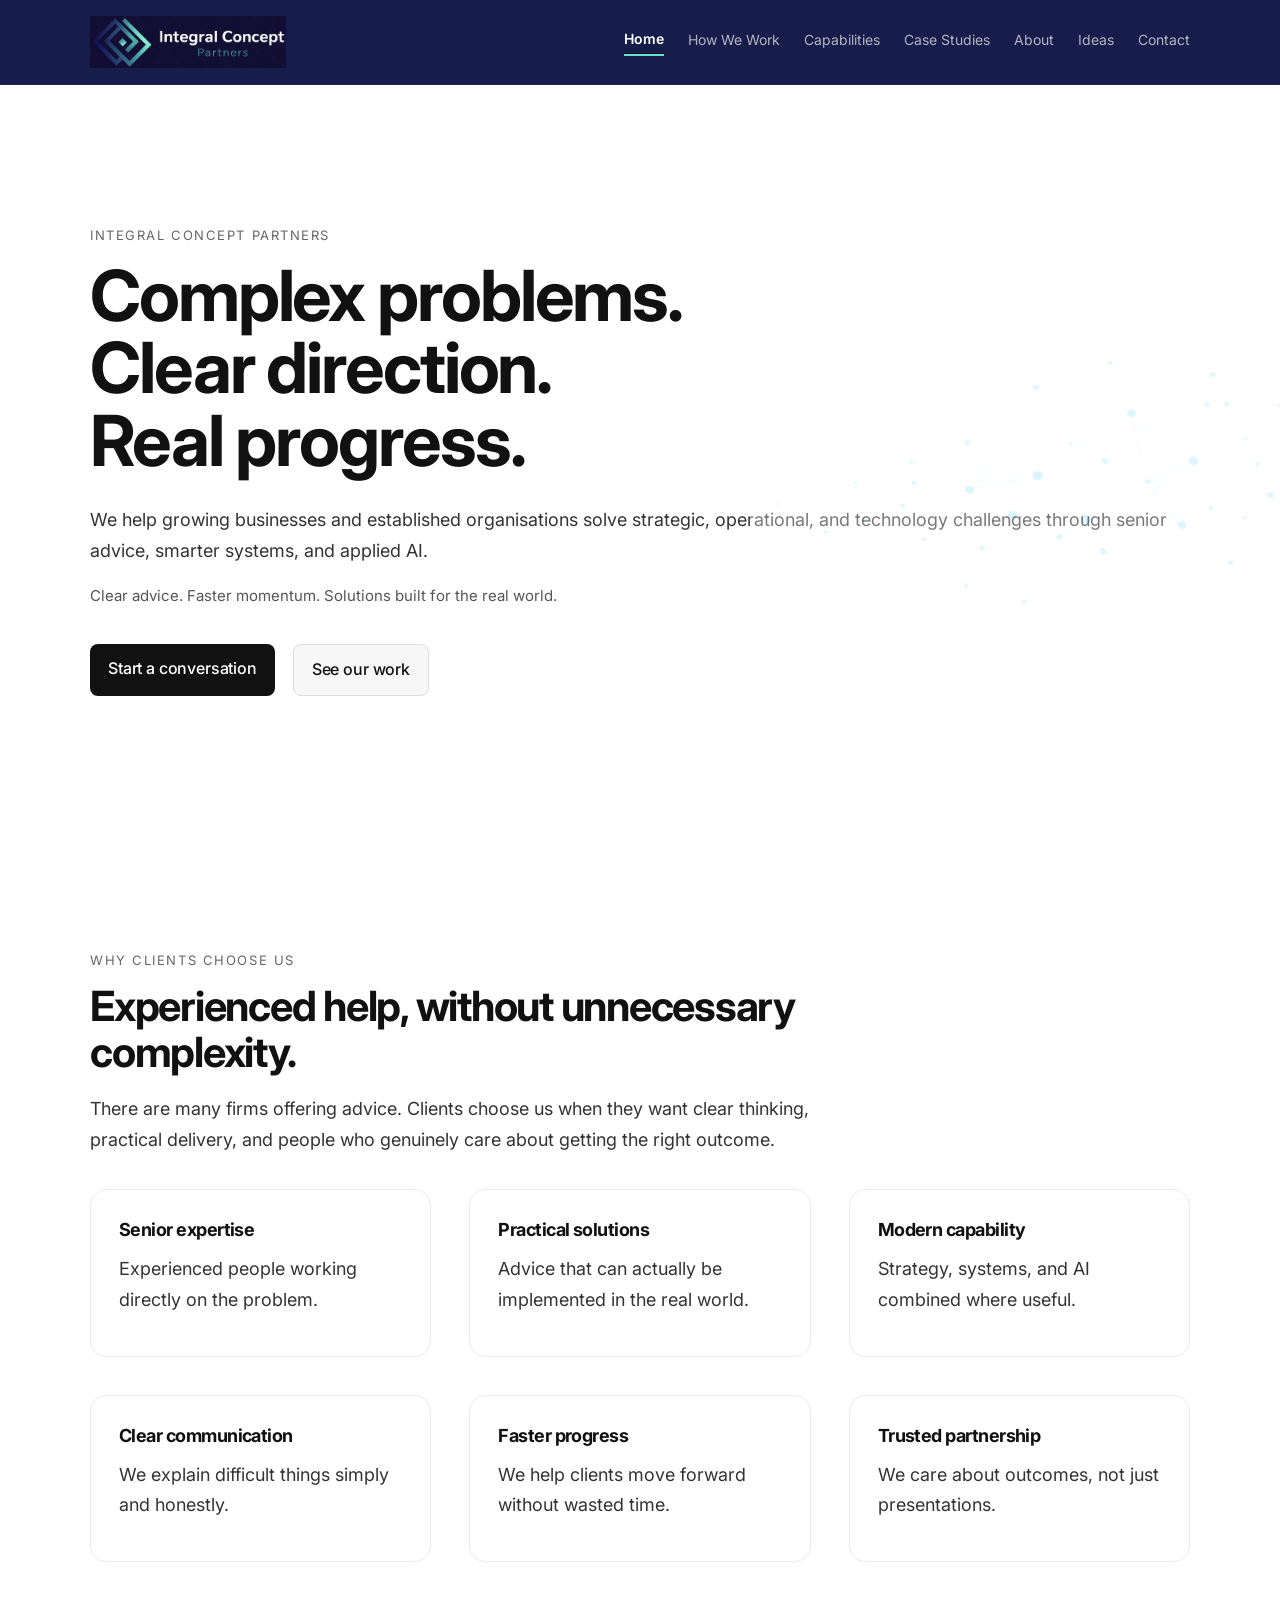
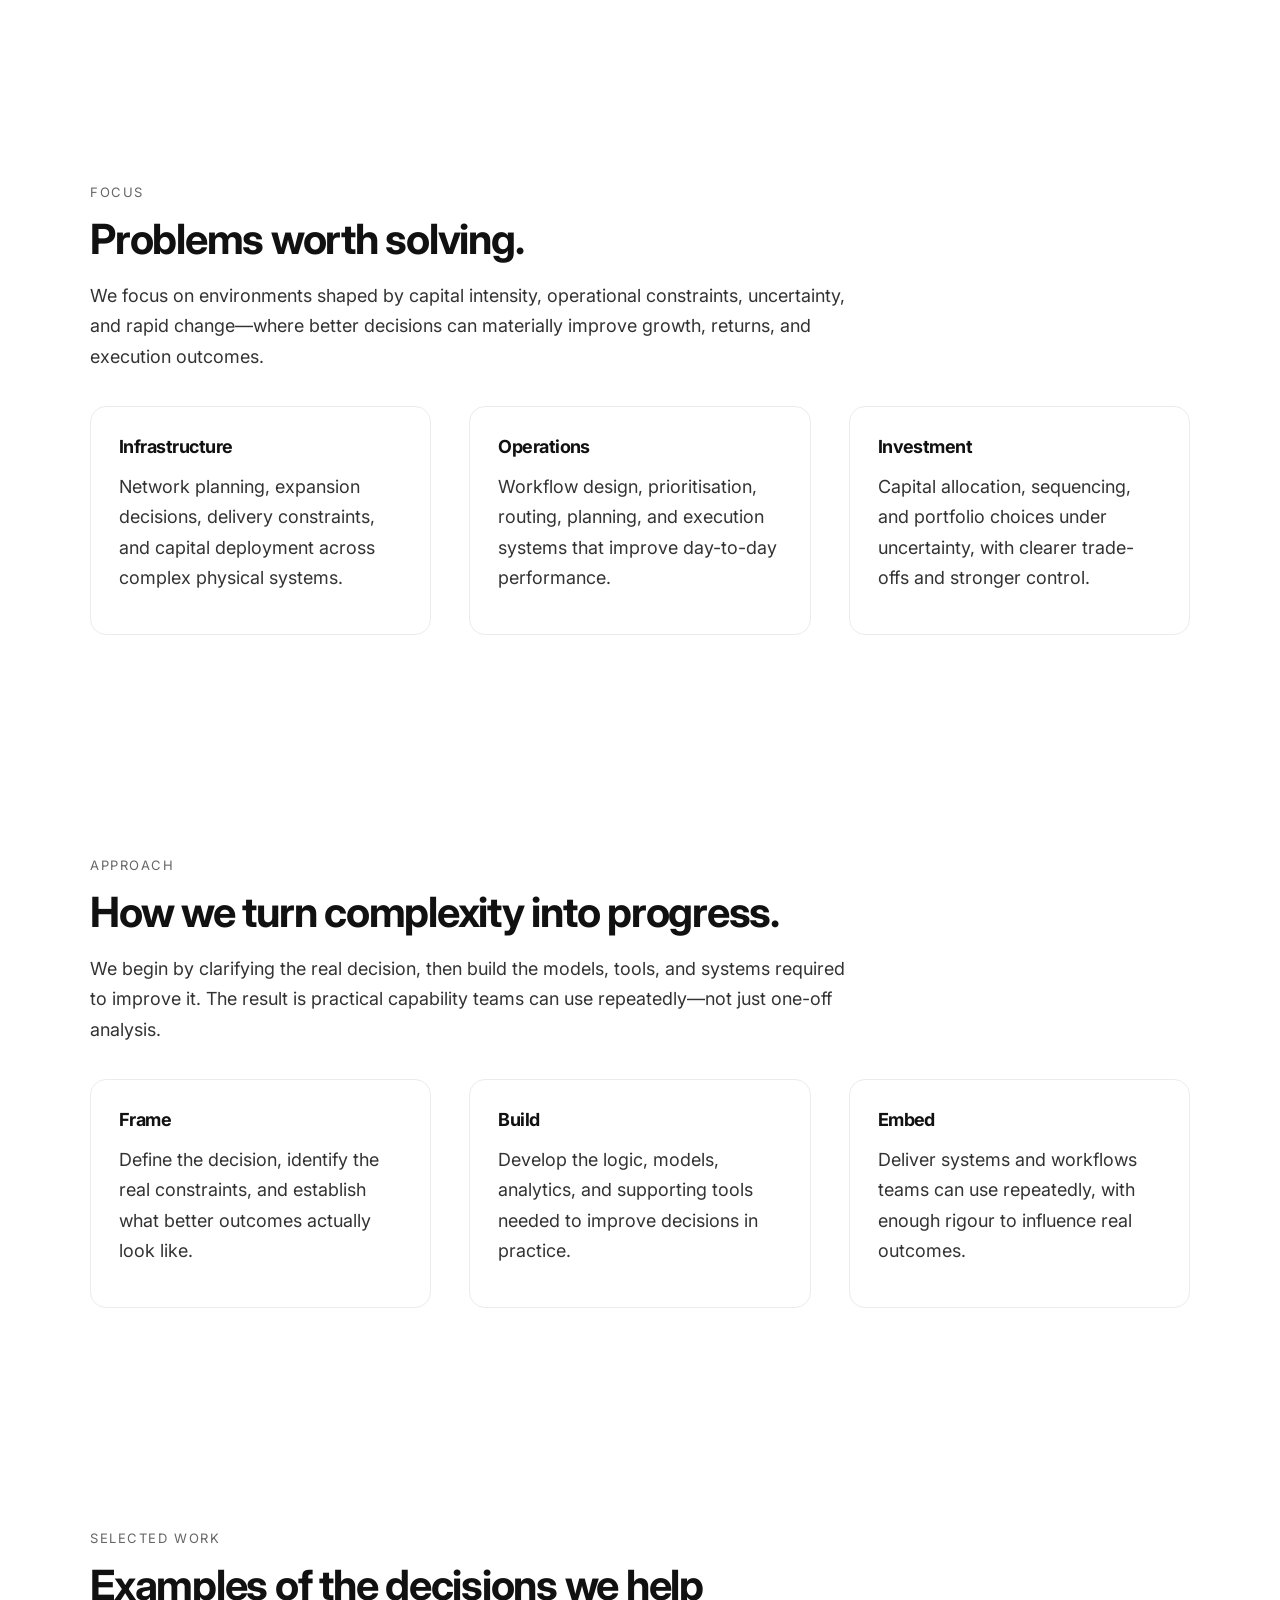
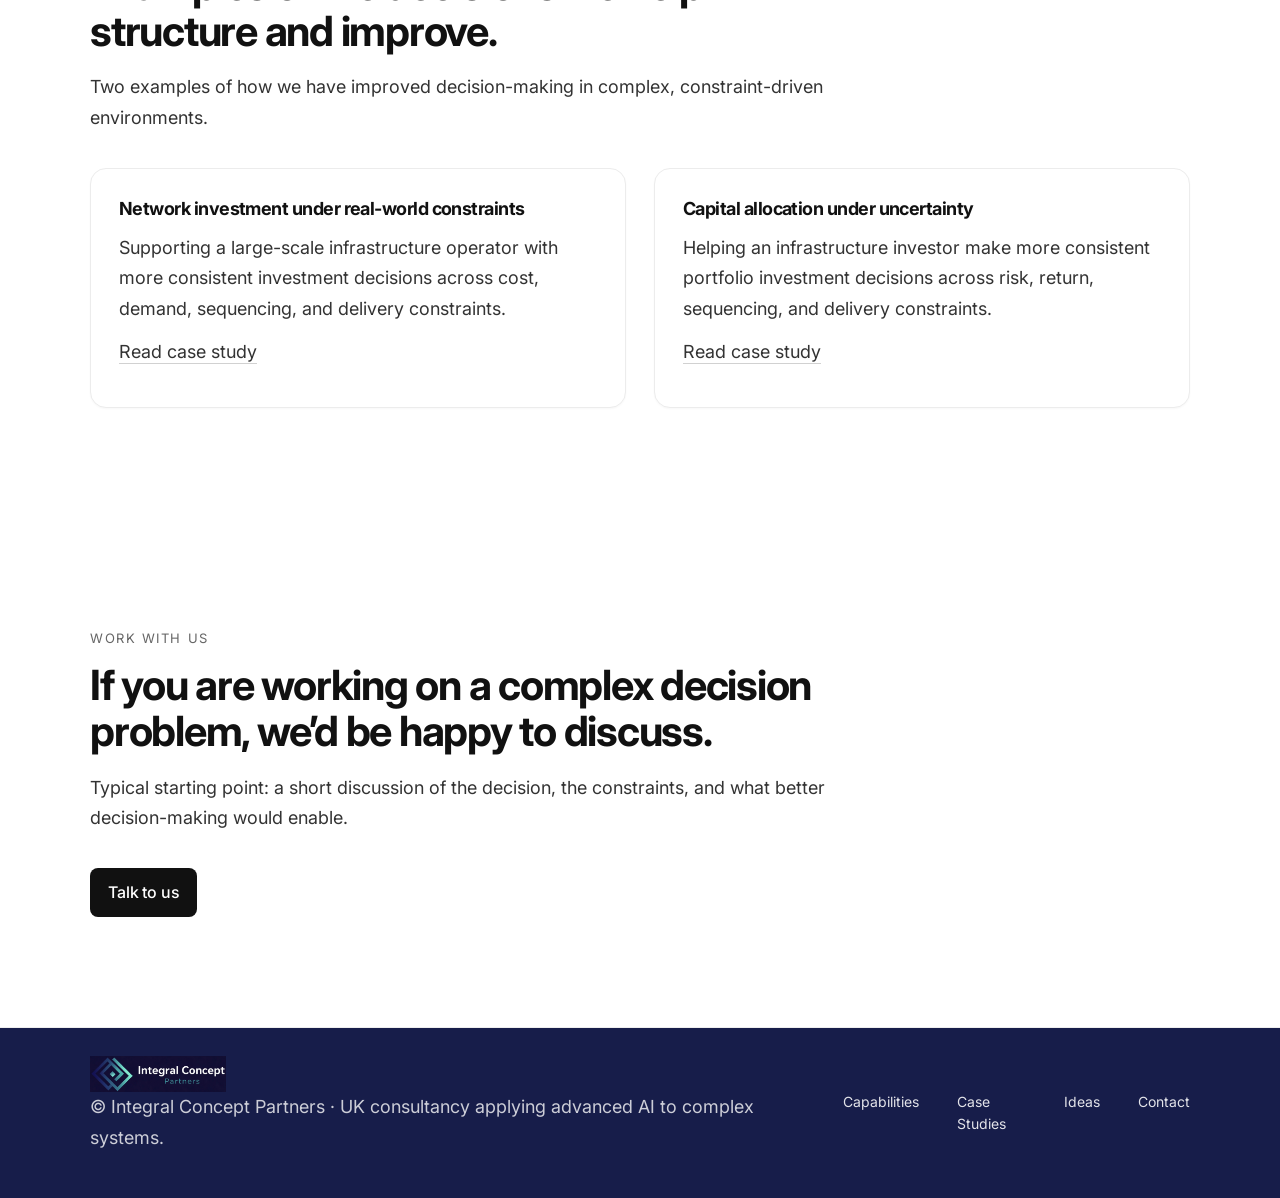
==== commit 8d2491a0: "Update index.html" ====
--- a/index.html
+++ b/index.html
@@ -43,10 +43,9 @@
       We help growing businesses and established organisations solve strategic, operational, and technology challenges through senior advice, smarter systems, and applied AI.
     </p>
 
-    <p class="hero-sub">
-      Practical support for leaders who need clarity, momentum, and solutions that work in the real world.
-    </p>
-
+<p class="hero-sub">
+Clear advice. Faster momentum. Solutions built for the real world.
+</p>  
     <div class="hero-actions">
       <a href="contact.html" class="btn btn-primary">Start a conversation</a>
       <a href="selected-work.html" class="btn btn-secondary">See our work</a>
--- a/styles.css
+++ b/styles.css
@@ -1658,3 +1658,6 @@
     width: calc(100% - 32px);
   }
 }
+.home-hero-motif img {
+  opacity: 0.34 !important;
+}
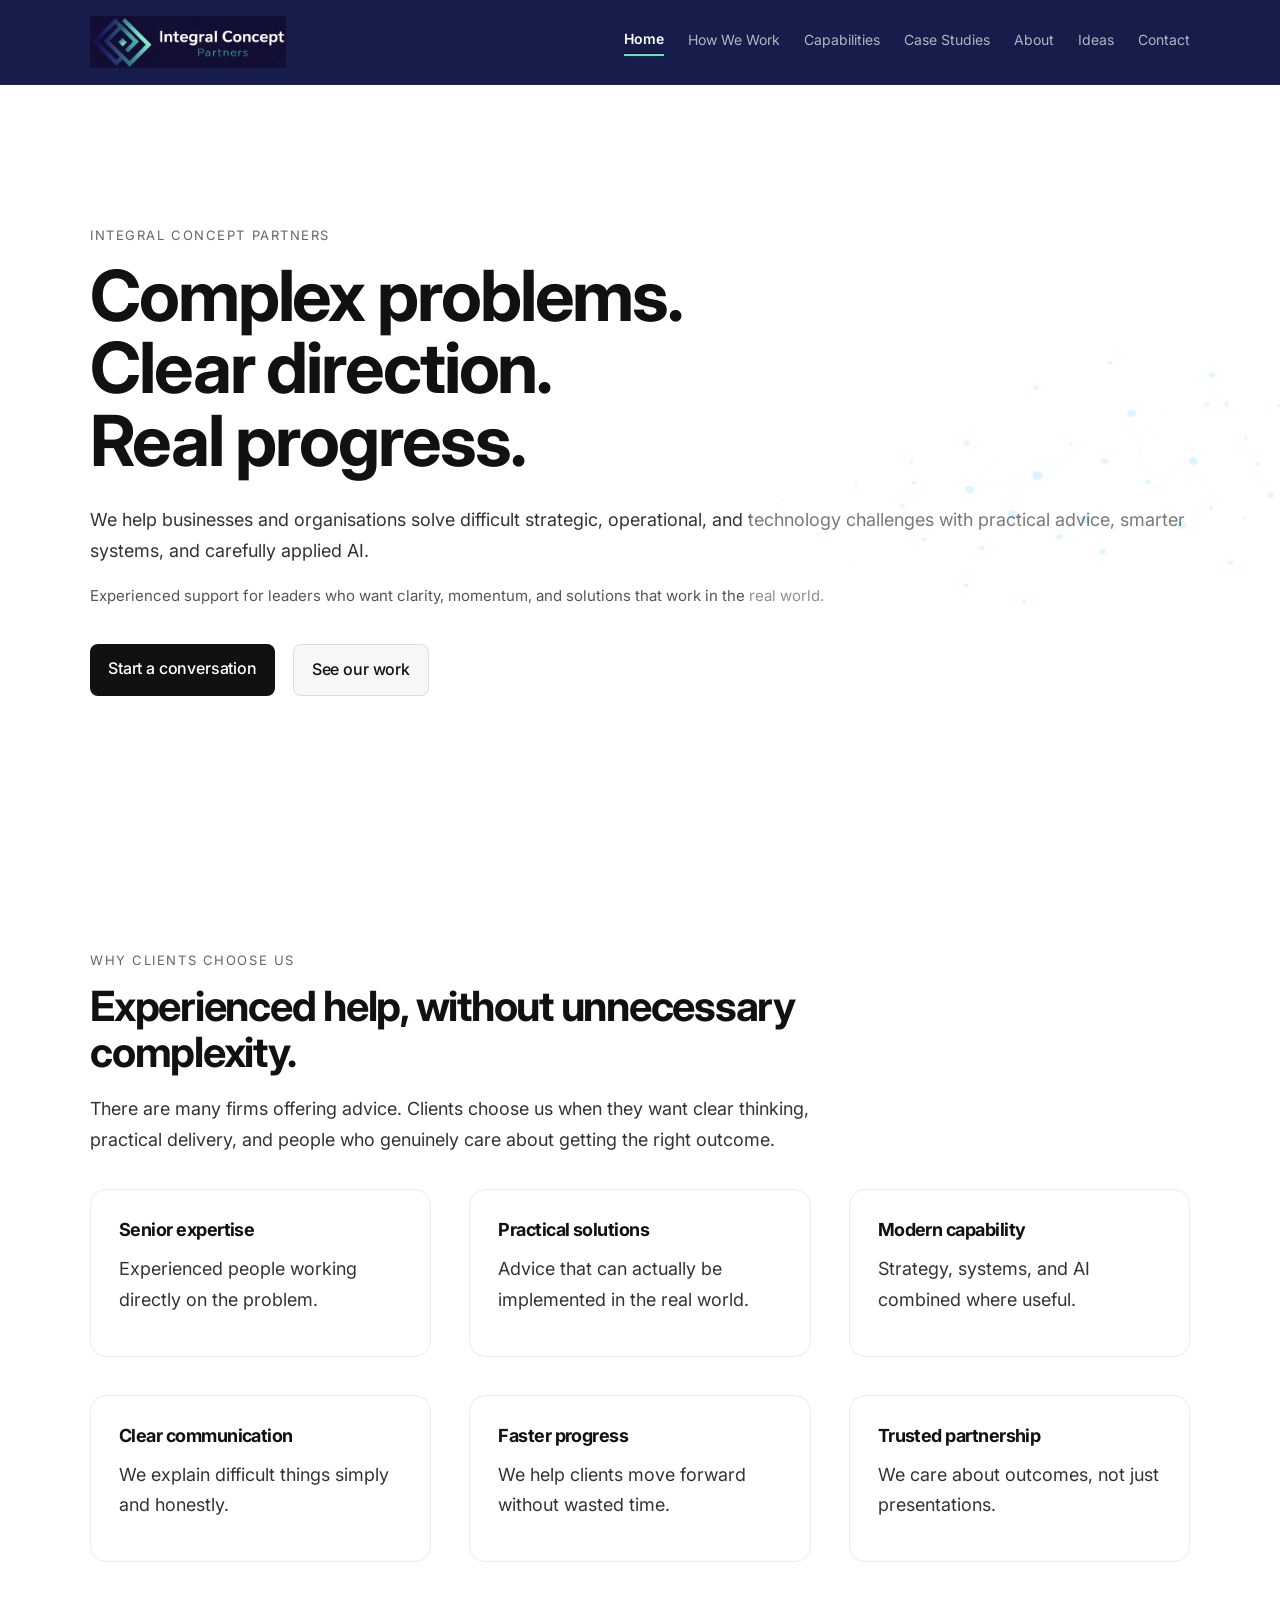
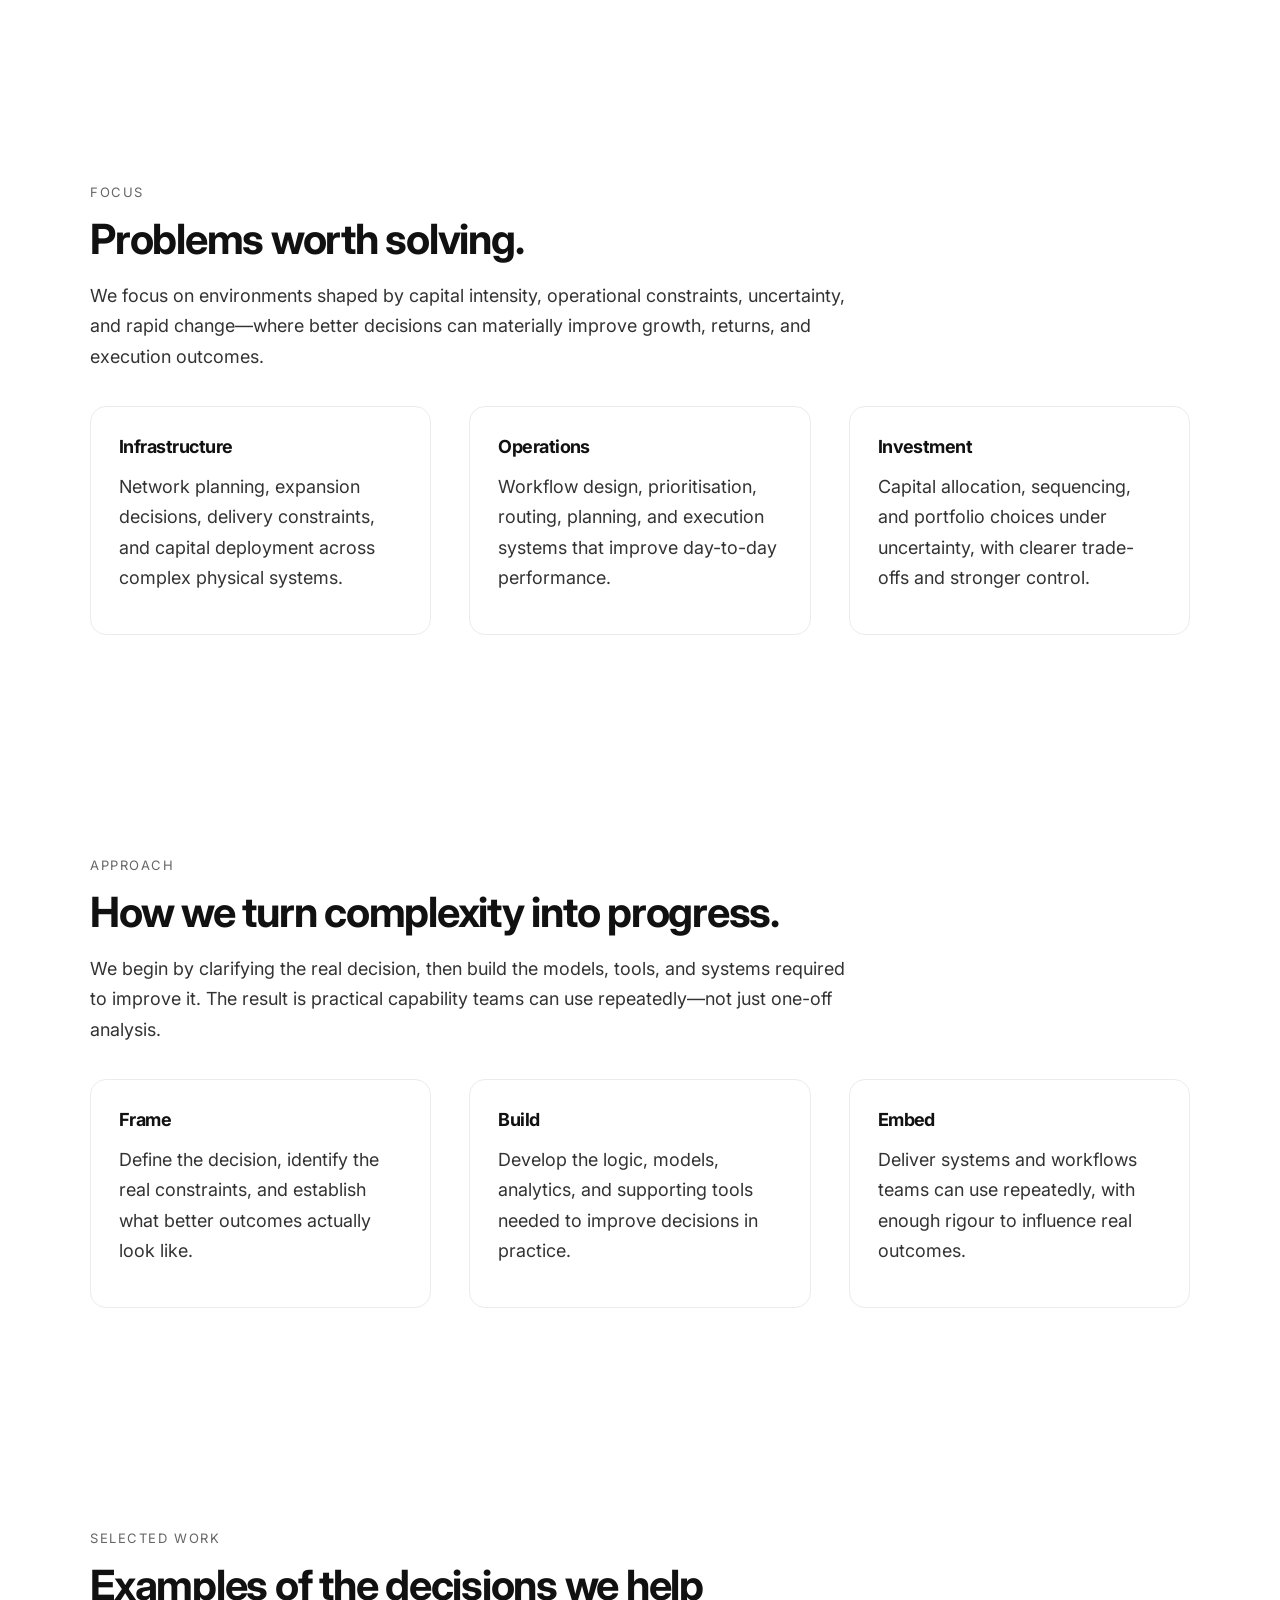
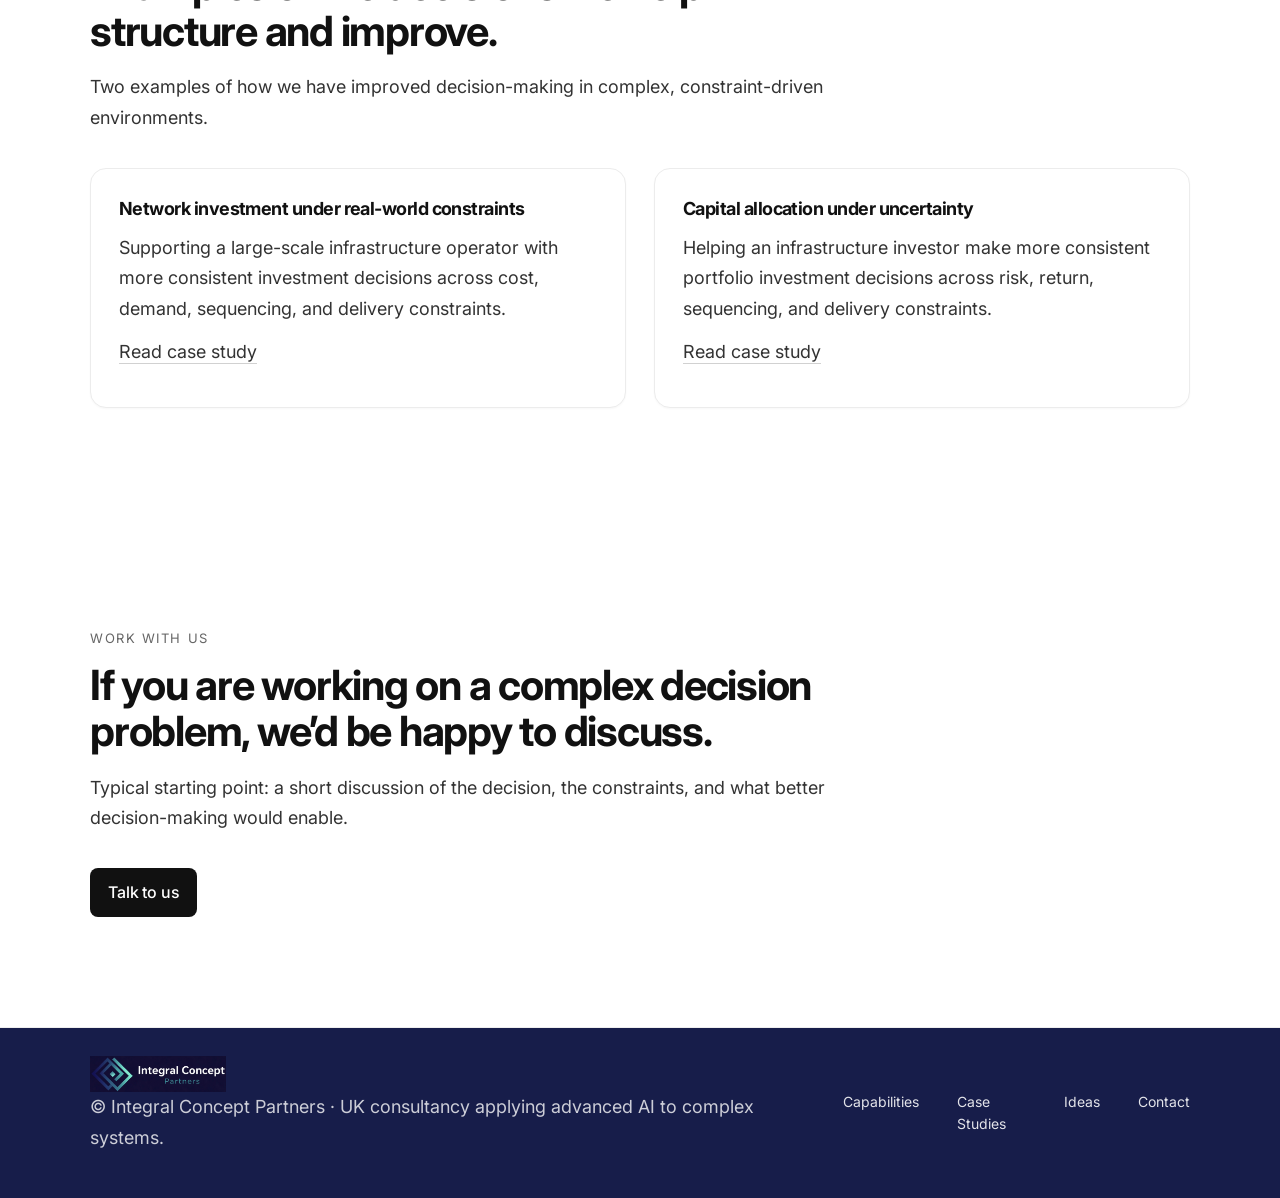
==== commit 44d24e51: "Update index.html" ====
--- a/index.html
+++ b/index.html
@@ -38,14 +38,15 @@
 
     <div class="eyebrow">INTEGRAL CONCEPT PARTNERS</div>
 
- <h1>Complex problems.<br>Clear direction.<br>Real progress.</h1> 
-    <p class="hero-copy">
-      We help growing businesses and established organisations solve strategic, operational, and technology challenges through senior advice, smarter systems, and applied AI.
-    </p>
+<h1>Complex problems.<br>Clear direction.<br>Real progress.</h1>
+
+<p class="hero-copy">
+We help businesses and organisations solve difficult strategic, operational, and technology challenges with practical advice, smarter systems, and carefully applied AI.
+</p>
 
 <p class="hero-sub">
-Clear advice. Faster momentum. Solutions built for the real world.
-</p>  
+Experienced support for leaders who want clarity, momentum, and solutions that work in the real world.
+</p>
     <div class="hero-actions">
       <a href="contact.html" class="btn btn-primary">Start a conversation</a>
       <a href="selected-work.html" class="btn btn-secondary">See our work</a>
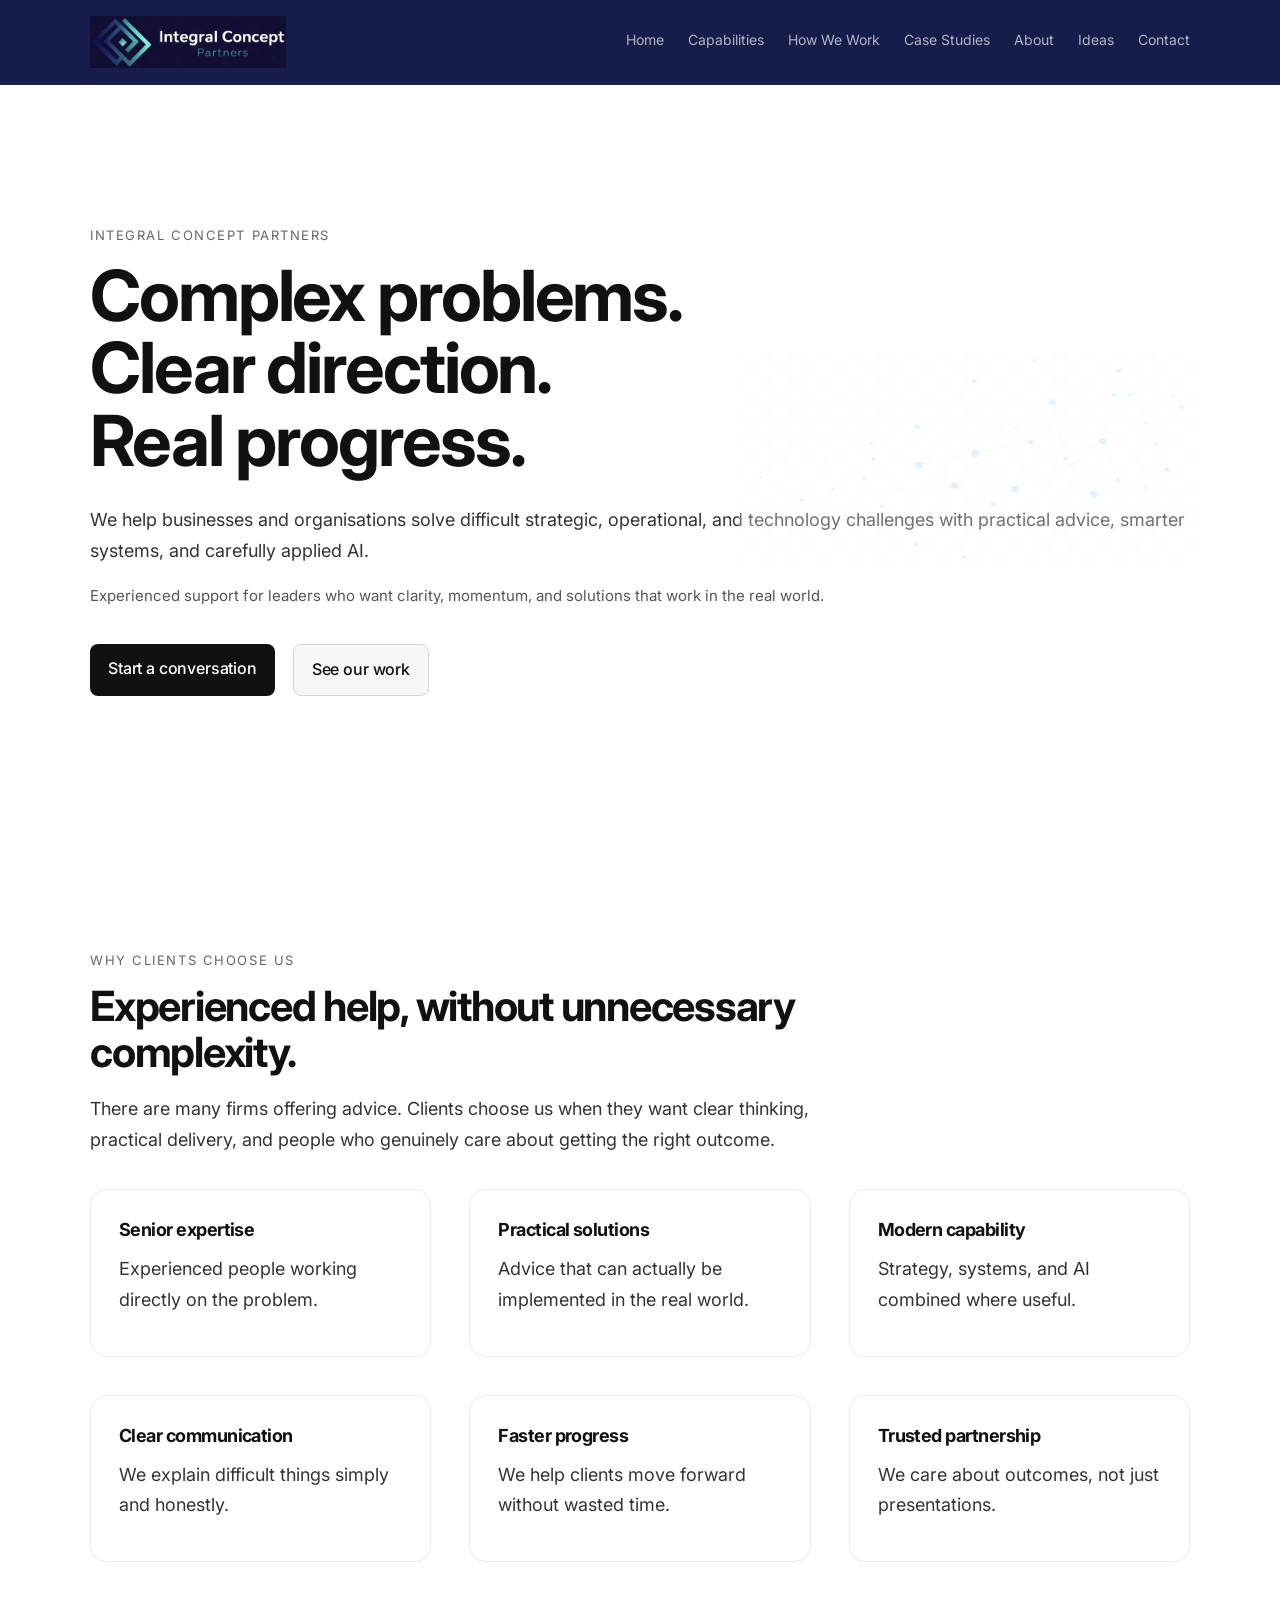
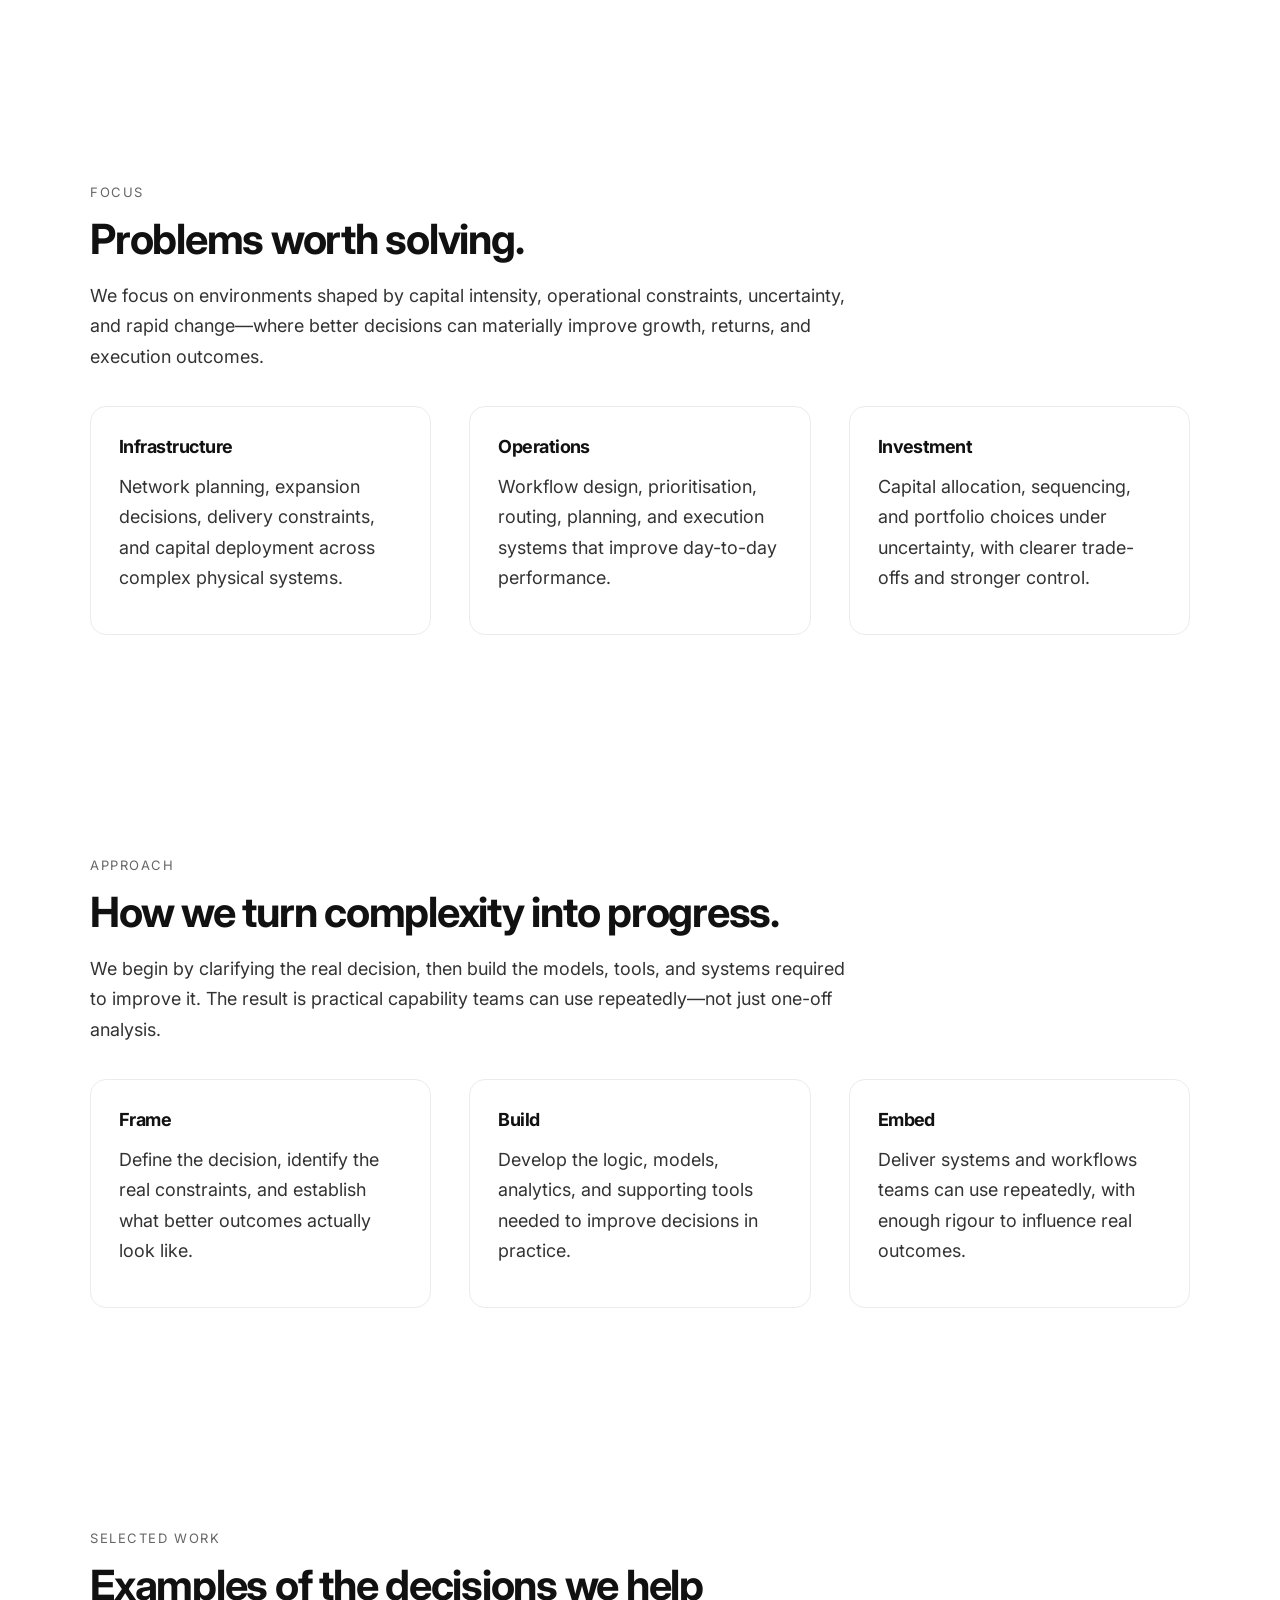
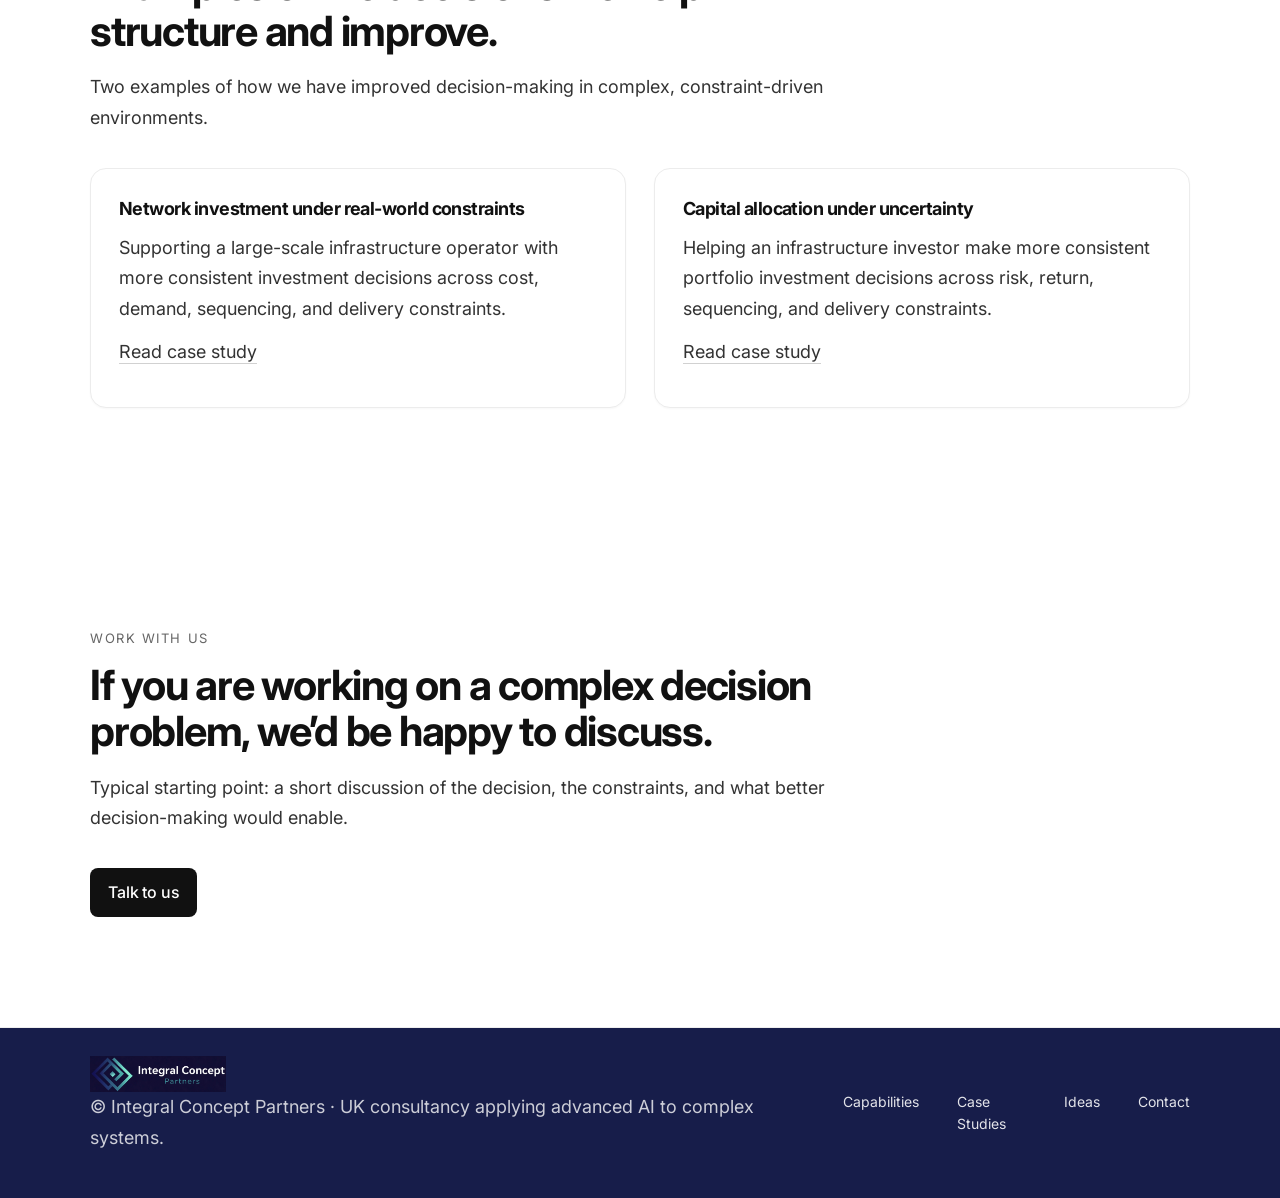
==== commit af4aa814: "Update index.html" ====
--- a/index.html
+++ b/index.html
@@ -21,9 +21,9 @@
     </a>
 
 <nav class="nav-links">
-<a href="index.html" class="active">Home</a>
+  <a href="index.html">Home</a>
+  <a href="capabilities.html">Capabilities</a>
   <a href="how-we-work.html">How We Work</a>
-  <a href="capabilities.html">Capabilities</a>
   <a href="selected-work.html">Case Studies</a>
   <a href="about.html">About</a>
   <a href="ideas.html">Ideas</a>
--- a/styles.css
+++ b/styles.css
@@ -1661,3 +1661,38 @@
 .home-hero-motif img {
   opacity: 0.34 !important;
 }
+.home-hero-motif {
+  position: absolute;
+  right: 5%;
+  top: 50%;
+  transform: translateY(-50%);
+  pointer-events: none;
+}
+
+.home-hero-motif img {
+  width: 460px !important;
+  max-width: none !important;
+  opacity: 0.30 !important;
+  filter: contrast(1.12);
+}
+.btn-secondary {
+  border: 1.5px solid #d6d8dd;
+}
+/* PREMIUM HOVER RESTORE */
+
+.btn,
+.card,
+.grid-3 > div,
+.grid-4 > div,
+.grid-2 > div {
+  transition: all 0.22s ease;
+}
+
+.btn:hover,
+.card:hover,
+.grid-3 > div:hover,
+.grid-4 > div:hover,
+.grid-2 > div:hover {
+  transform: translateY(-3px);
+  box-shadow: 0 14px 34px rgba(15, 23, 42, 0.10);
+}
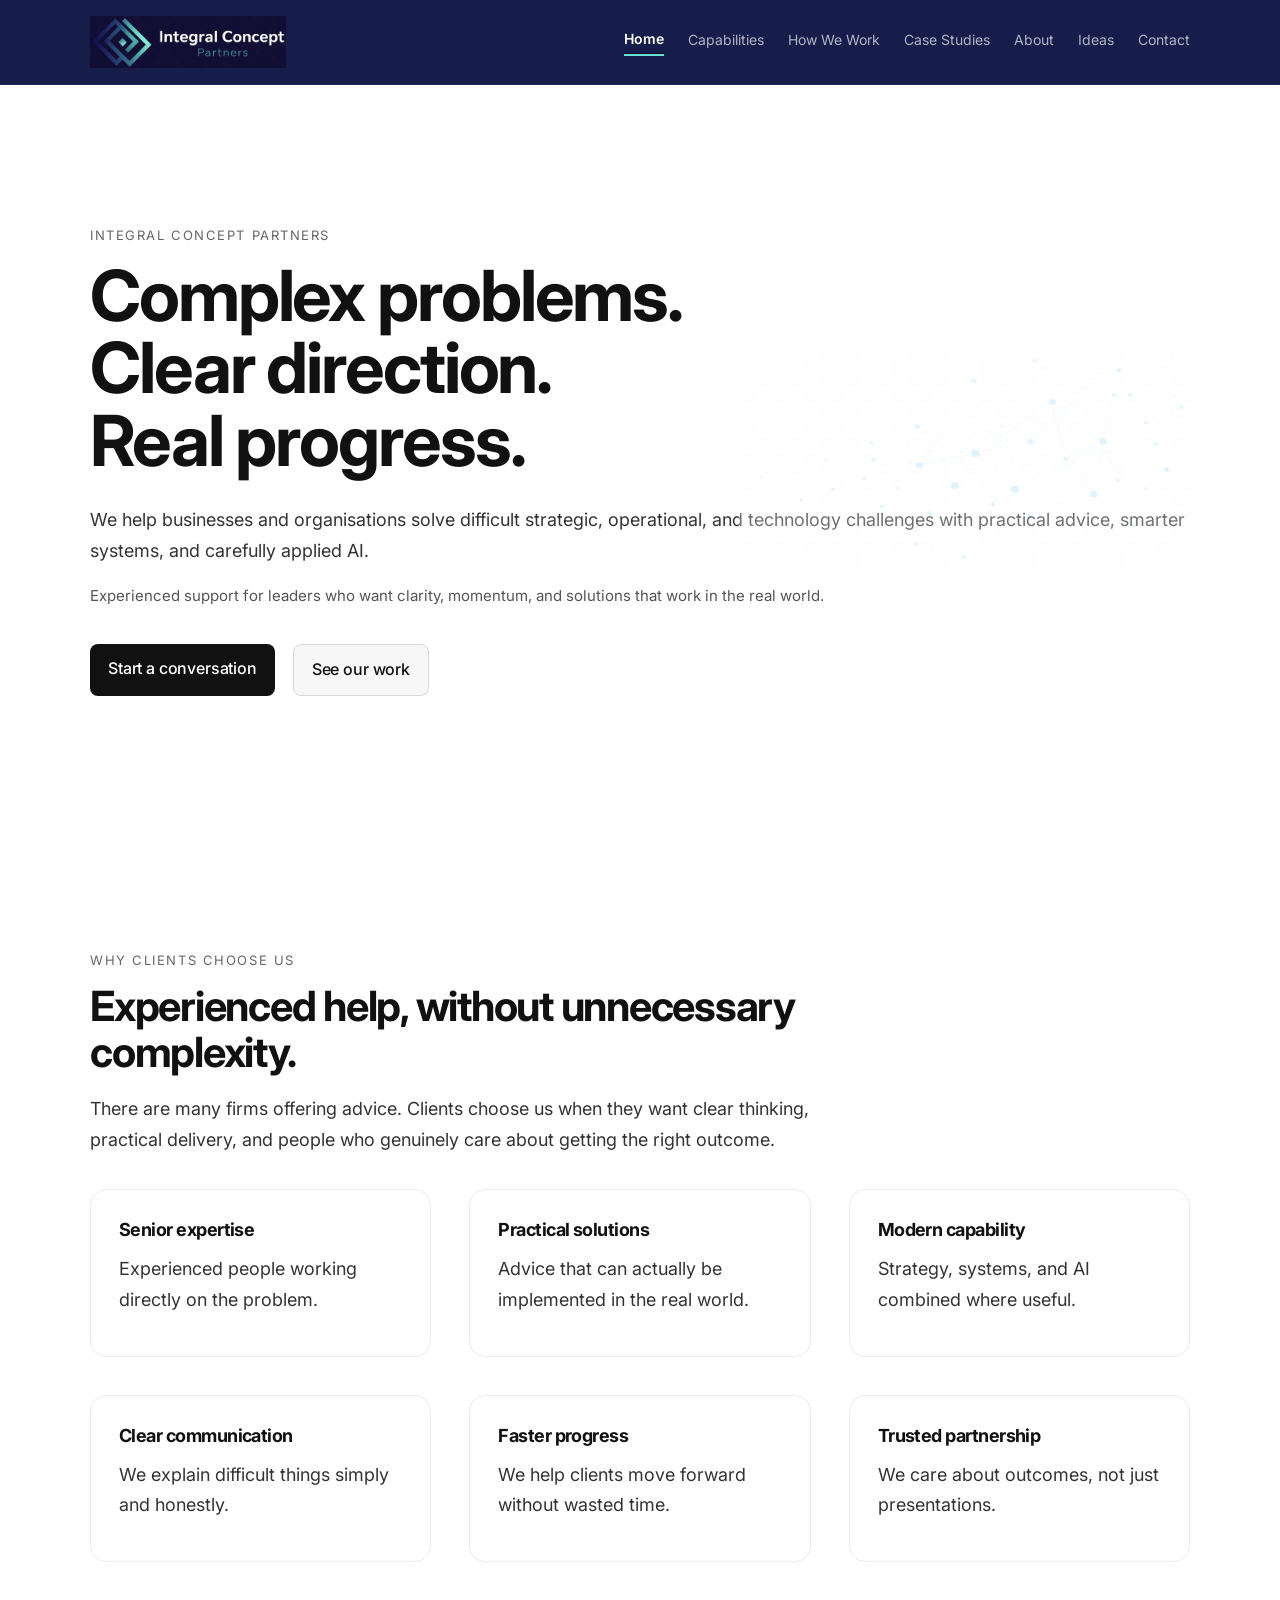
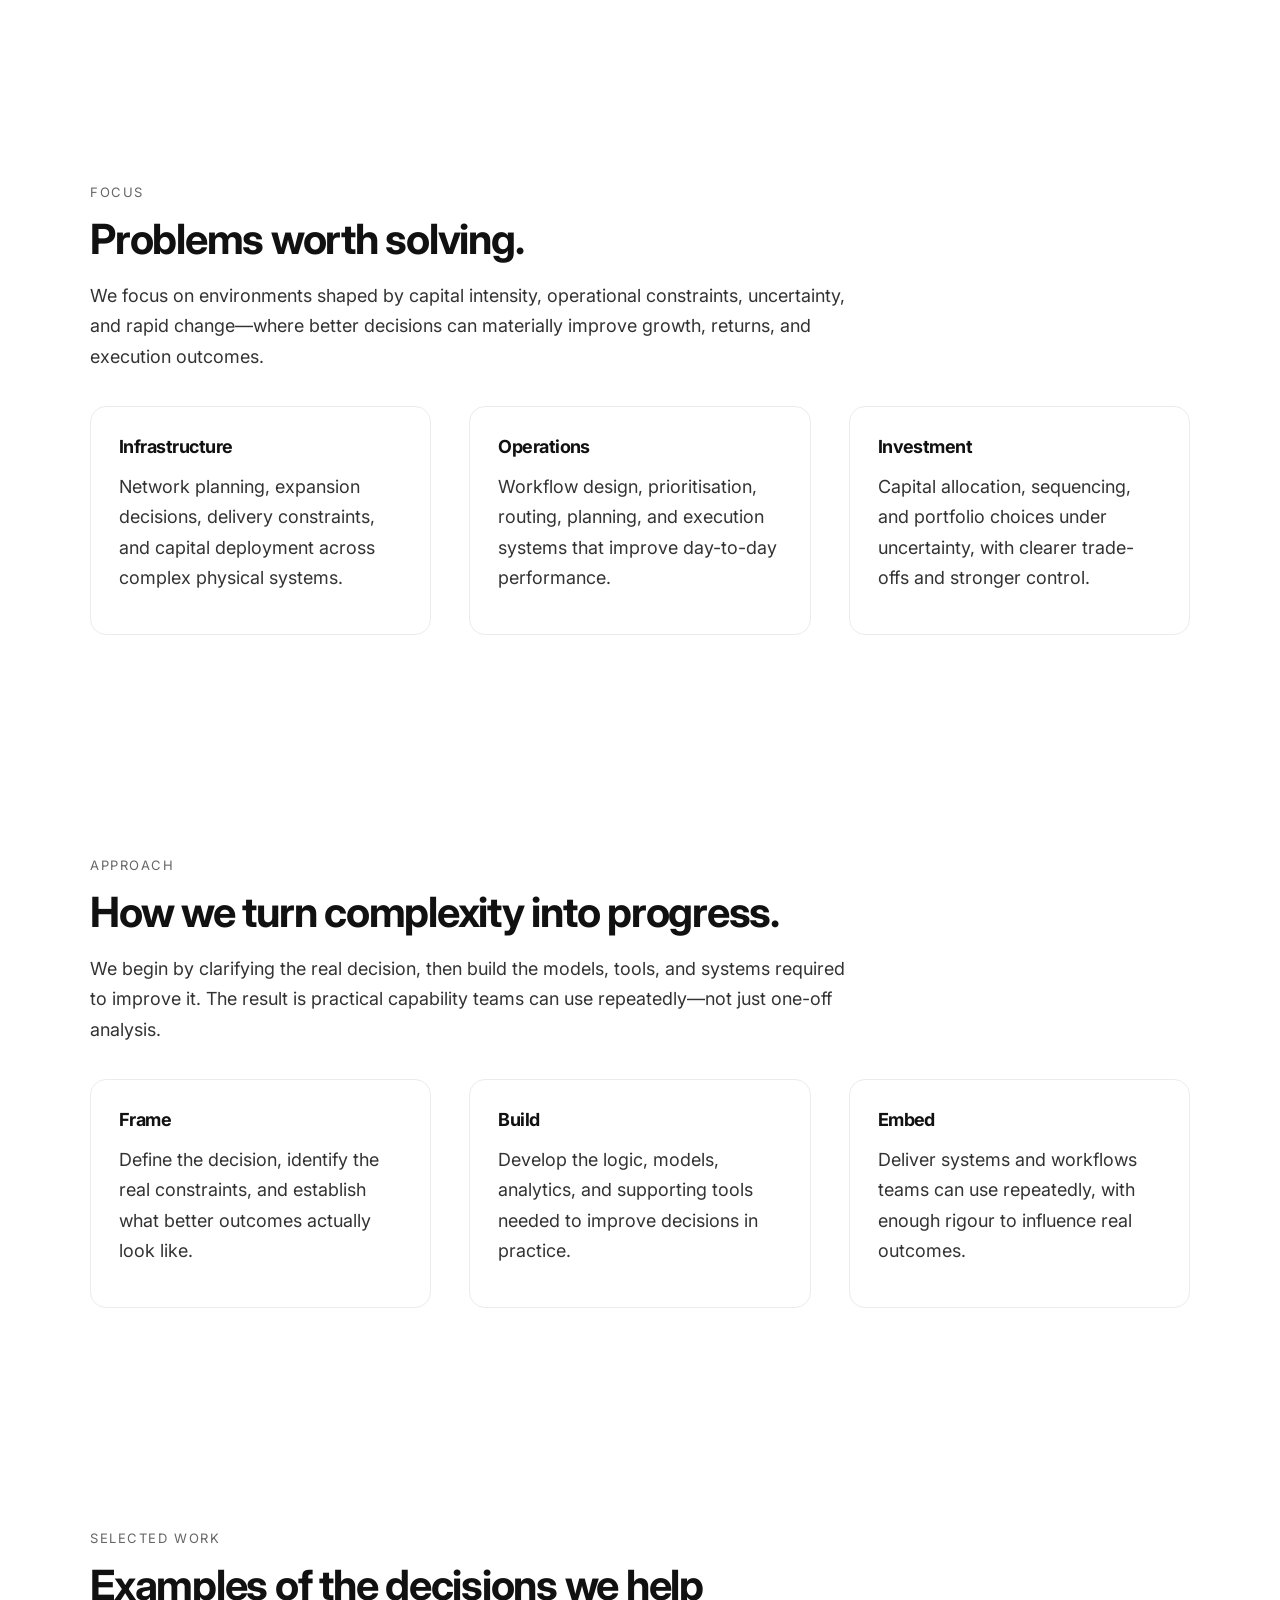
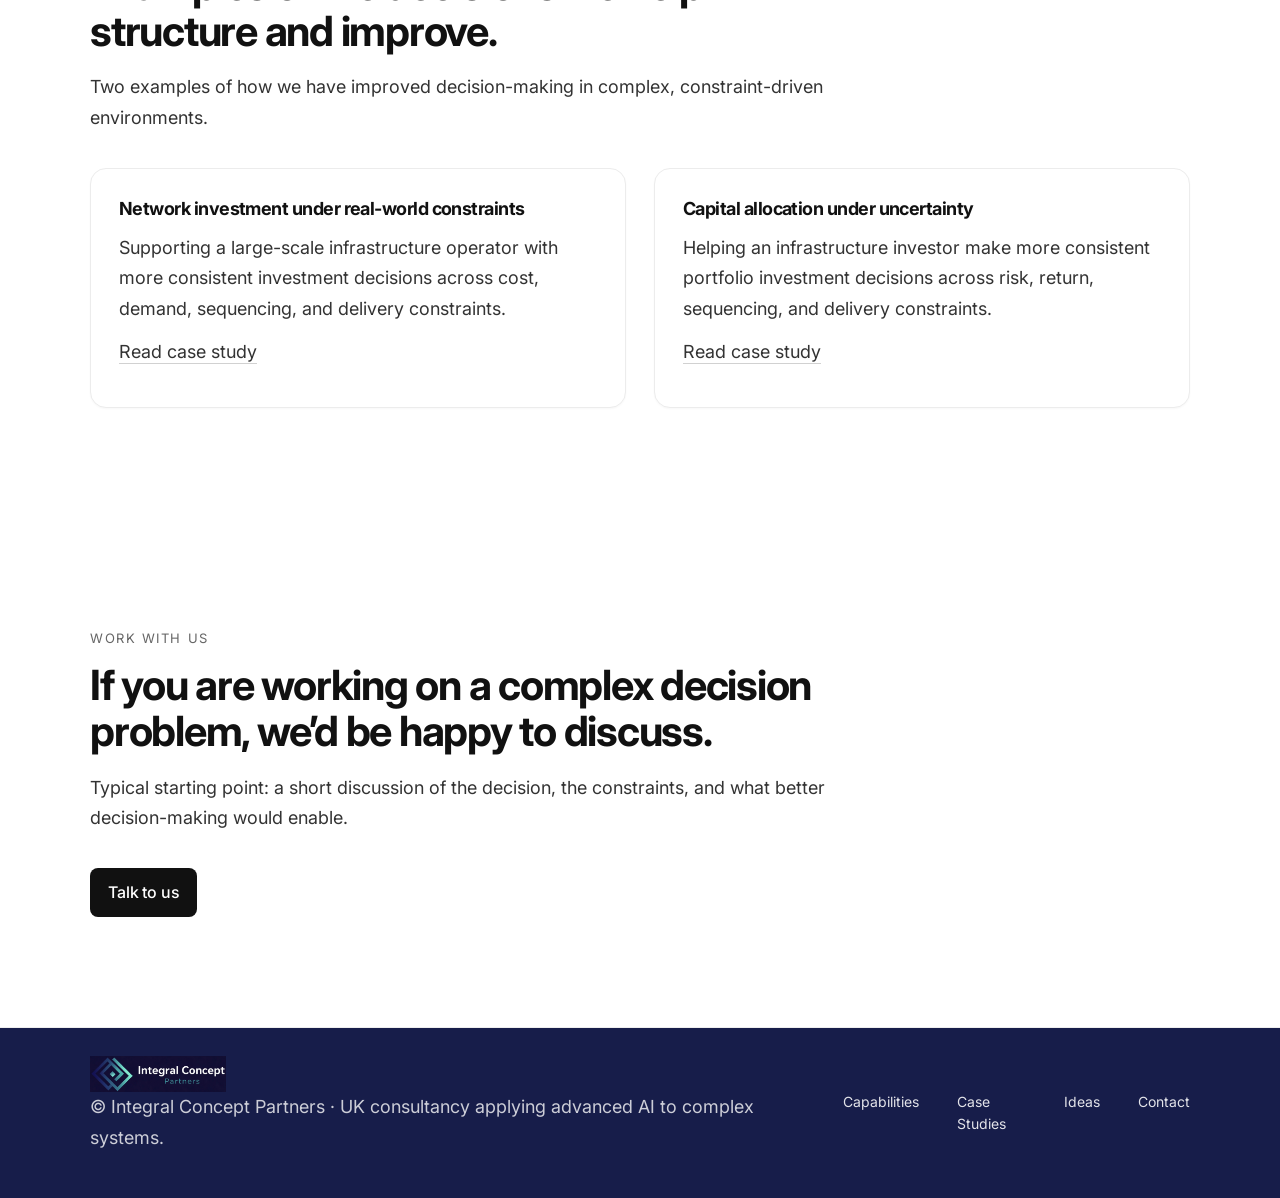
==== commit a530ec88: "Update index.html" ====
--- a/index.html
+++ b/index.html
@@ -21,7 +21,7 @@
     </a>
 
 <nav class="nav-links">
-  <a href="index.html">Home</a>
+  <a href="index.html" class="active">Home</a>
   <a href="capabilities.html">Capabilities</a>
   <a href="how-we-work.html">How We Work</a>
   <a href="selected-work.html">Case Studies</a>
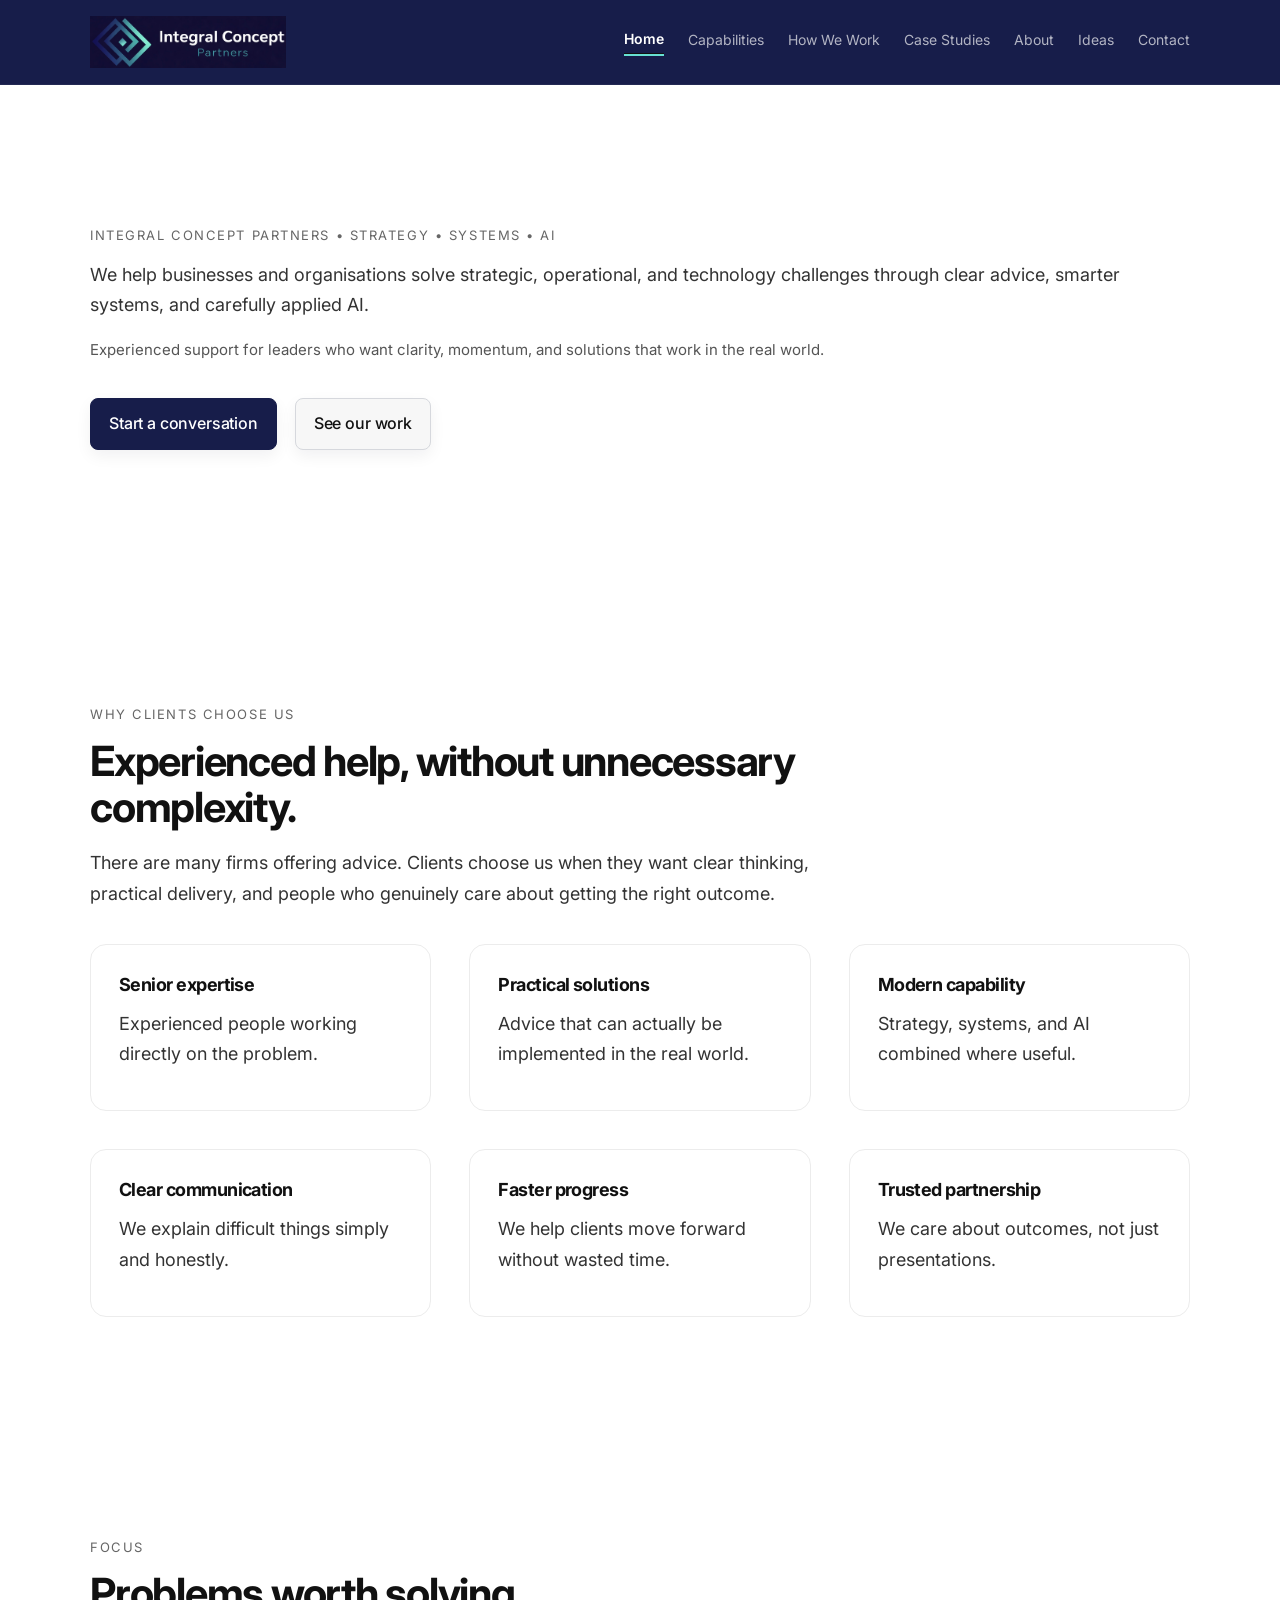
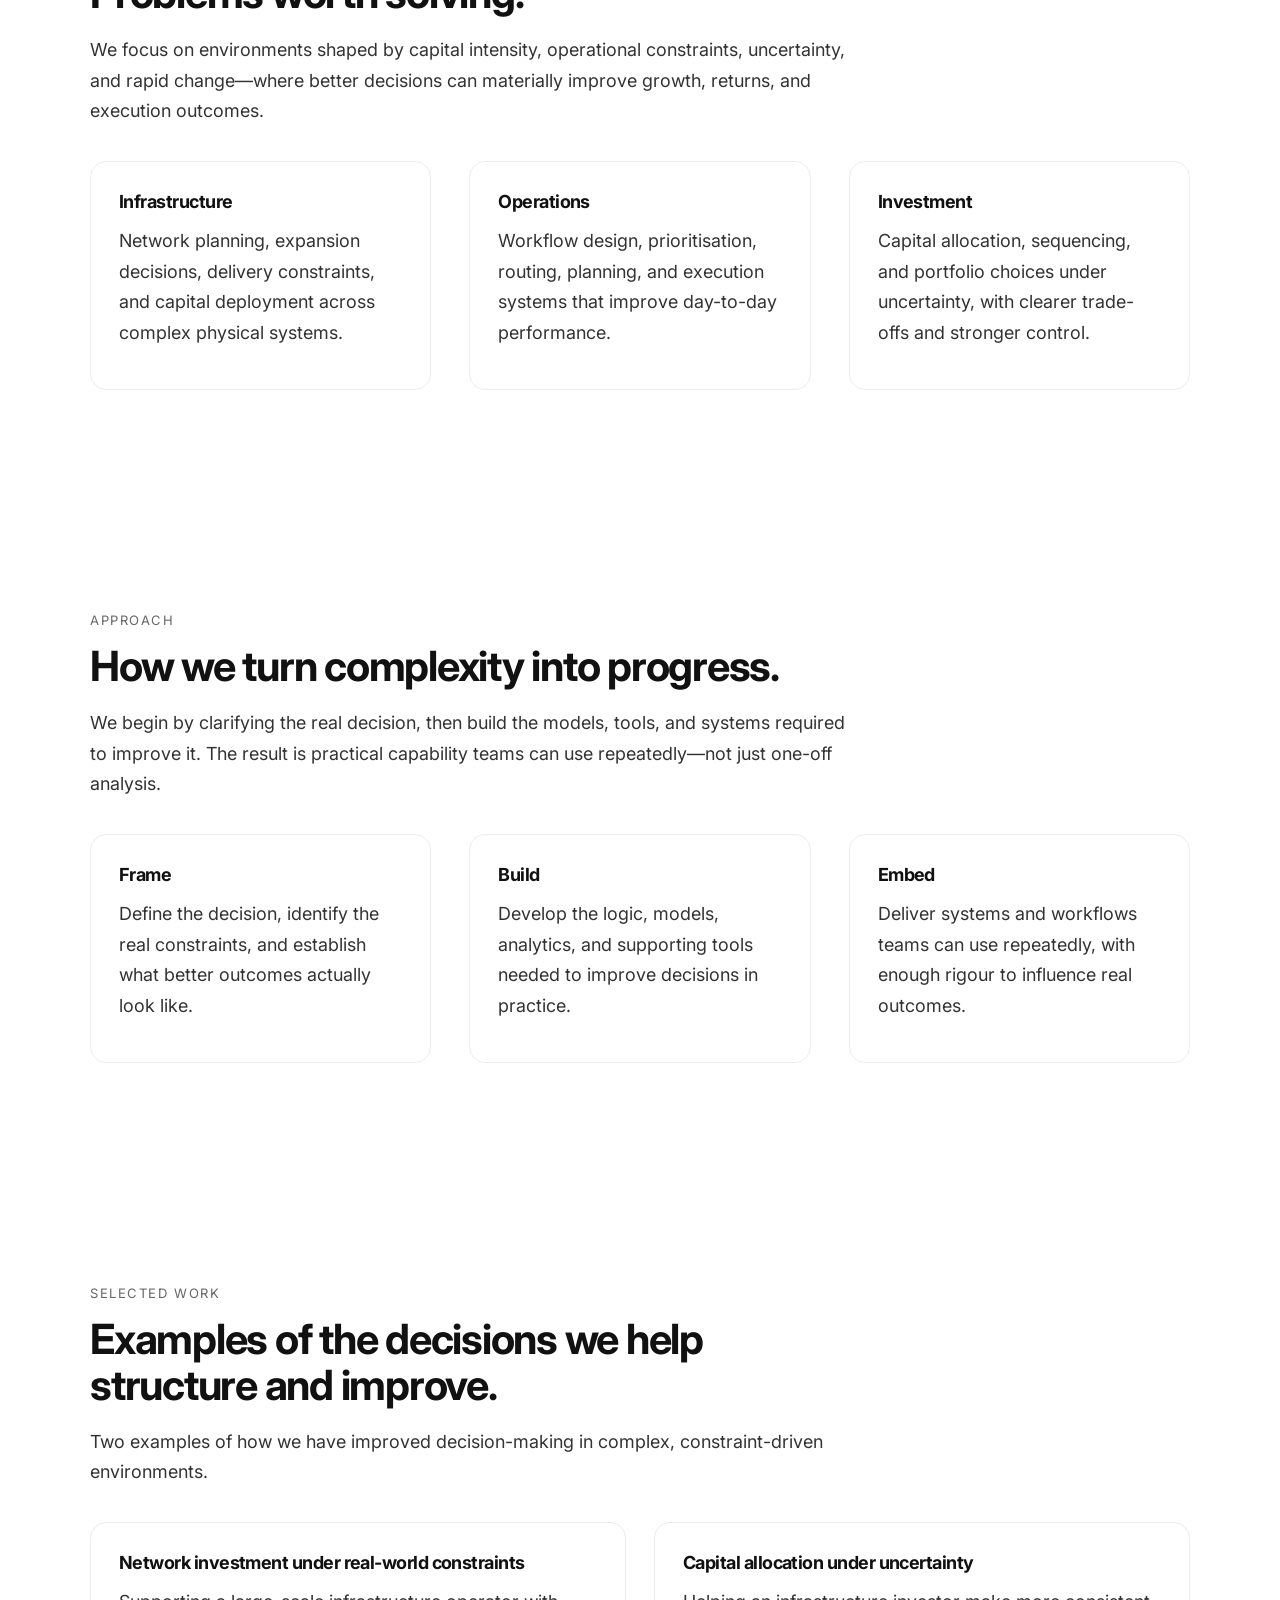
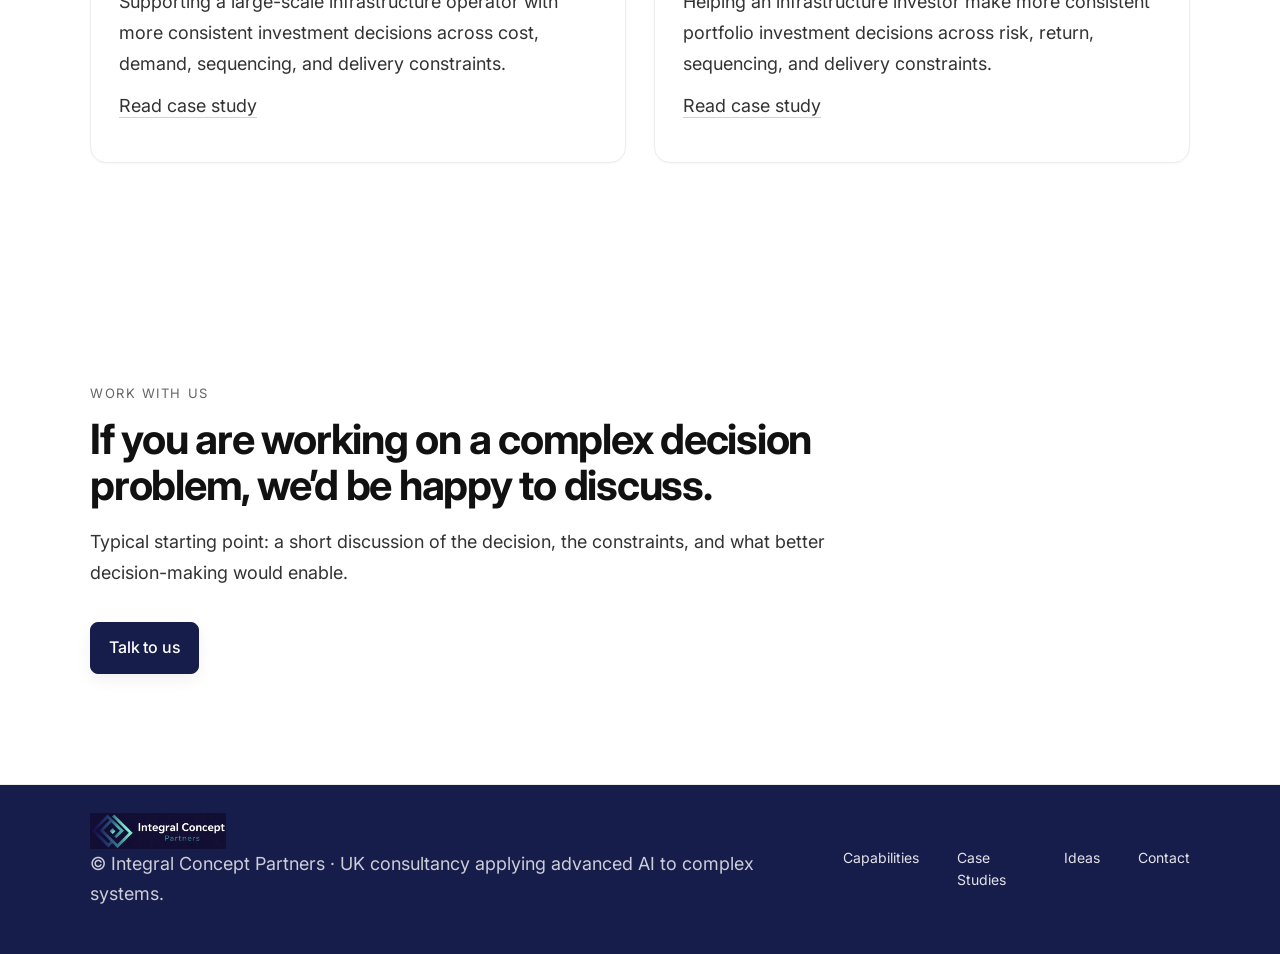
==== commit db23ddff: "Update index.html" ====
--- a/index.html
+++ b/index.html
@@ -36,12 +36,10 @@
 <section class="hero home-hero">
   <div class="container">
 
-    <div class="eyebrow">INTEGRAL CONCEPT PARTNERS</div>
-
-<h1>Complex problems.<br>Clear direction.<br>Real progress.</h1>
+    <div class="eyebrow">INTEGRAL CONCEPT PARTNERS • STRATEGY • SYSTEMS • AI</div>
 
 <p class="hero-copy">
-We help businesses and organisations solve difficult strategic, operational, and technology challenges with practical advice, smarter systems, and carefully applied AI.
+We help businesses and organisations solve strategic, operational, and technology challenges through clear advice, smarter systems, and carefully applied AI.
 </p>
 
 <p class="hero-sub">
--- a/styles.css
+++ b/styles.css
@@ -1696,3 +1696,75 @@
   transform: translateY(-3px);
   box-shadow: 0 14px 34px rgba(15, 23, 42, 0.10);
 }
+.home-hero-motif {
+  display: none !important;
+}
+/* PRIMARY BUTTON BRAND REFRESH */
+
+.btn-primary {
+  background: #171d4a !important;
+  color: #ffffff !important;
+  border: 1px solid #171d4a !important;
+}
+
+.btn-primary:hover {
+  background: #1d2557 !important;
+  border-color: #1d2557 !important;
+  box-shadow: 0 12px 28px rgba(23, 29, 74, 0.18);
+}
+/* TOUCH + DESKTOP INTERACTION STATES */
+
+.btn,
+.grid-2 > div,
+.grid-3 > div,
+.grid-4 > div {
+  transition: all 0.22s ease;
+}
+
+.btn:hover,
+.btn:active,
+.btn:focus-visible,
+.grid-2 > div:hover,
+.grid-2 > div:active,
+.grid-3 > div:hover,
+.grid-3 > div:active,
+.grid-4 > div:hover,
+.grid-4 > div:active {
+  transform: translateY(-3px);
+  box-shadow: 0 14px 34px rgba(15, 23, 42, 0.10);
+}
+/* BETTER BUTTON / CARD FEEDBACK FOR IPAD + TOUCH */
+
+.btn,
+.grid-2 > div,
+.grid-3 > div,
+.grid-4 > div {
+  transition: transform 0.22s ease, box-shadow 0.22s ease, background 0.22s ease, border-color 0.22s ease;
+}
+
+/* default subtle depth */
+.btn {
+  box-shadow: 0 6px 16px rgba(15, 23, 42, 0.06);
+}
+
+/* stronger interaction state */
+.btn:hover,
+.btn:active,
+.btn:focus,
+.btn:focus-visible,
+.grid-2 > div:hover,
+.grid-2 > div:active,
+.grid-3 > div:hover,
+.grid-3 > div:active,
+.grid-4 > div:hover,
+.grid-4 > div:active {
+  transform: translateY(-3px);
+  box-shadow: 0 14px 34px rgba(15, 23, 42, 0.10);
+}
+
+/* iPad / touch devices: keep buttons feeling alive even without hover */
+@media (hover: none) {
+  .btn {
+    box-shadow: 0 8px 18px rgba(15, 23, 42, 0.08);
+  }
+}
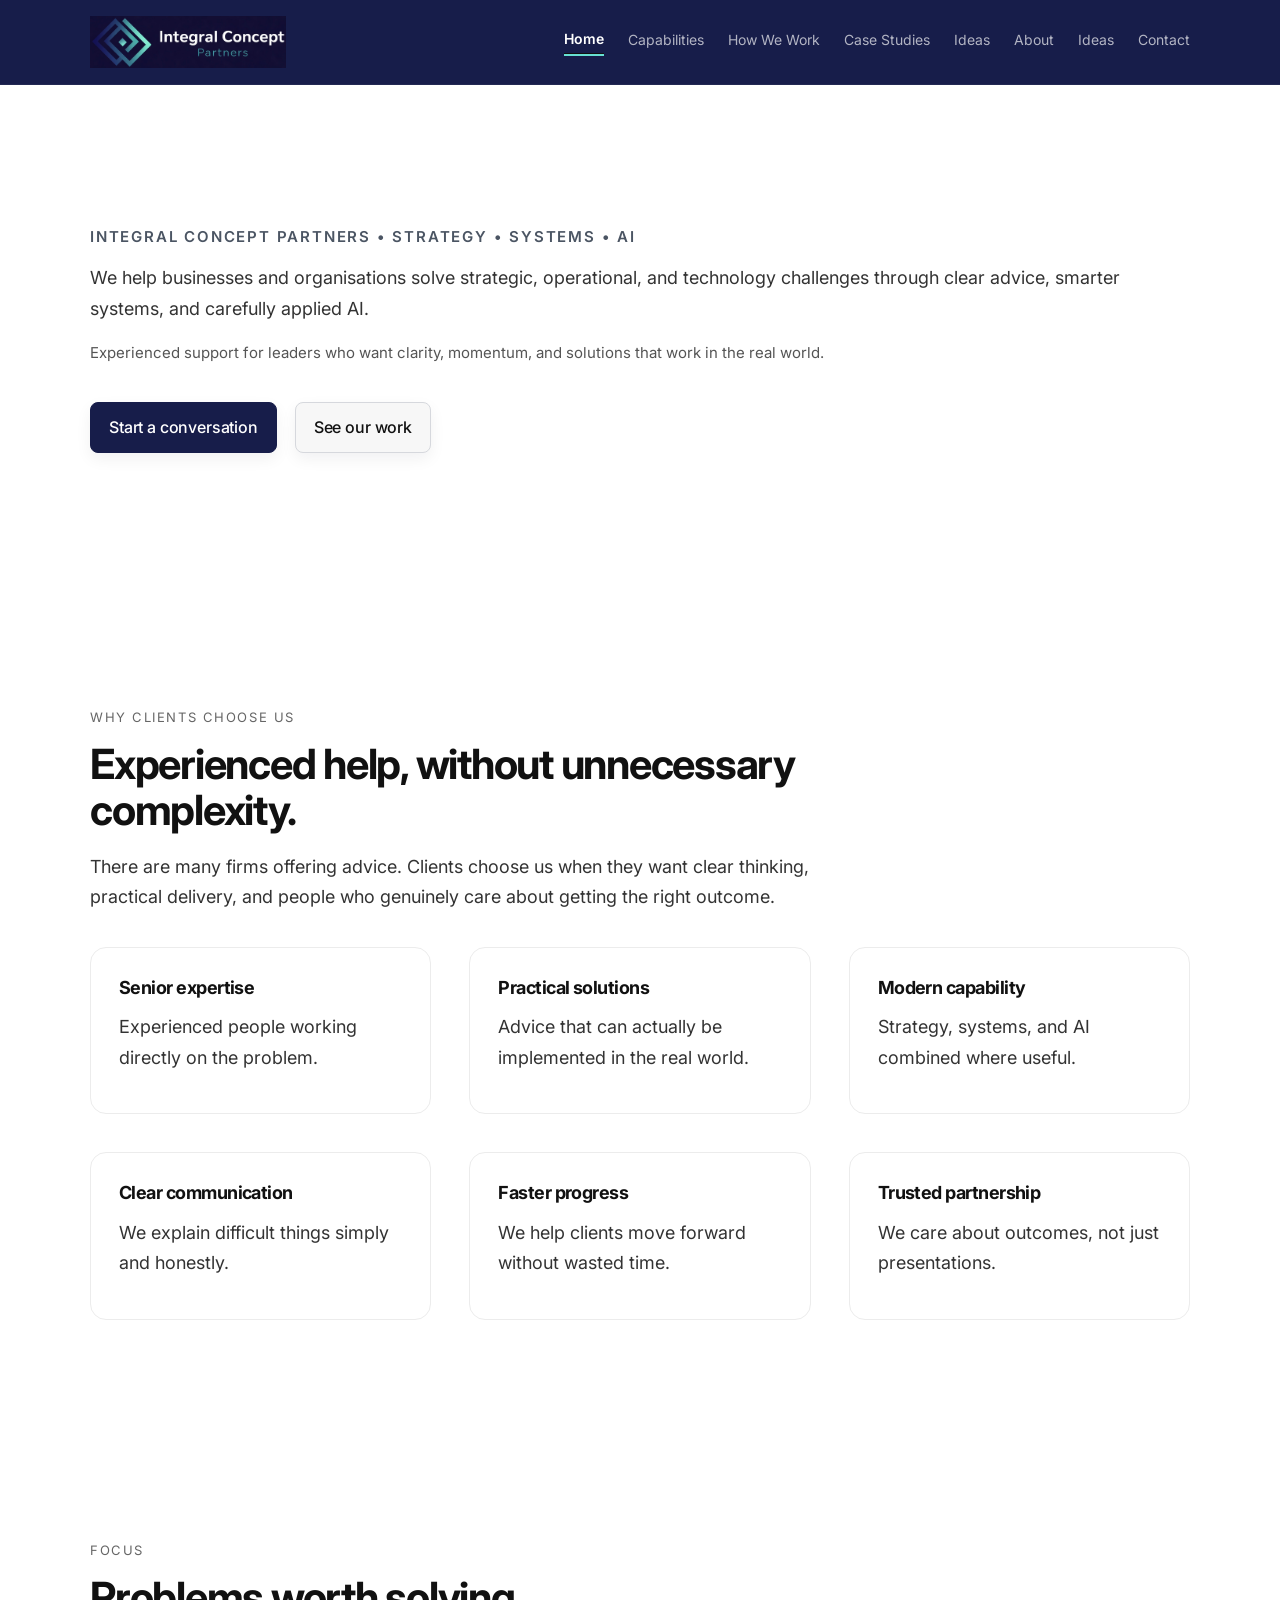
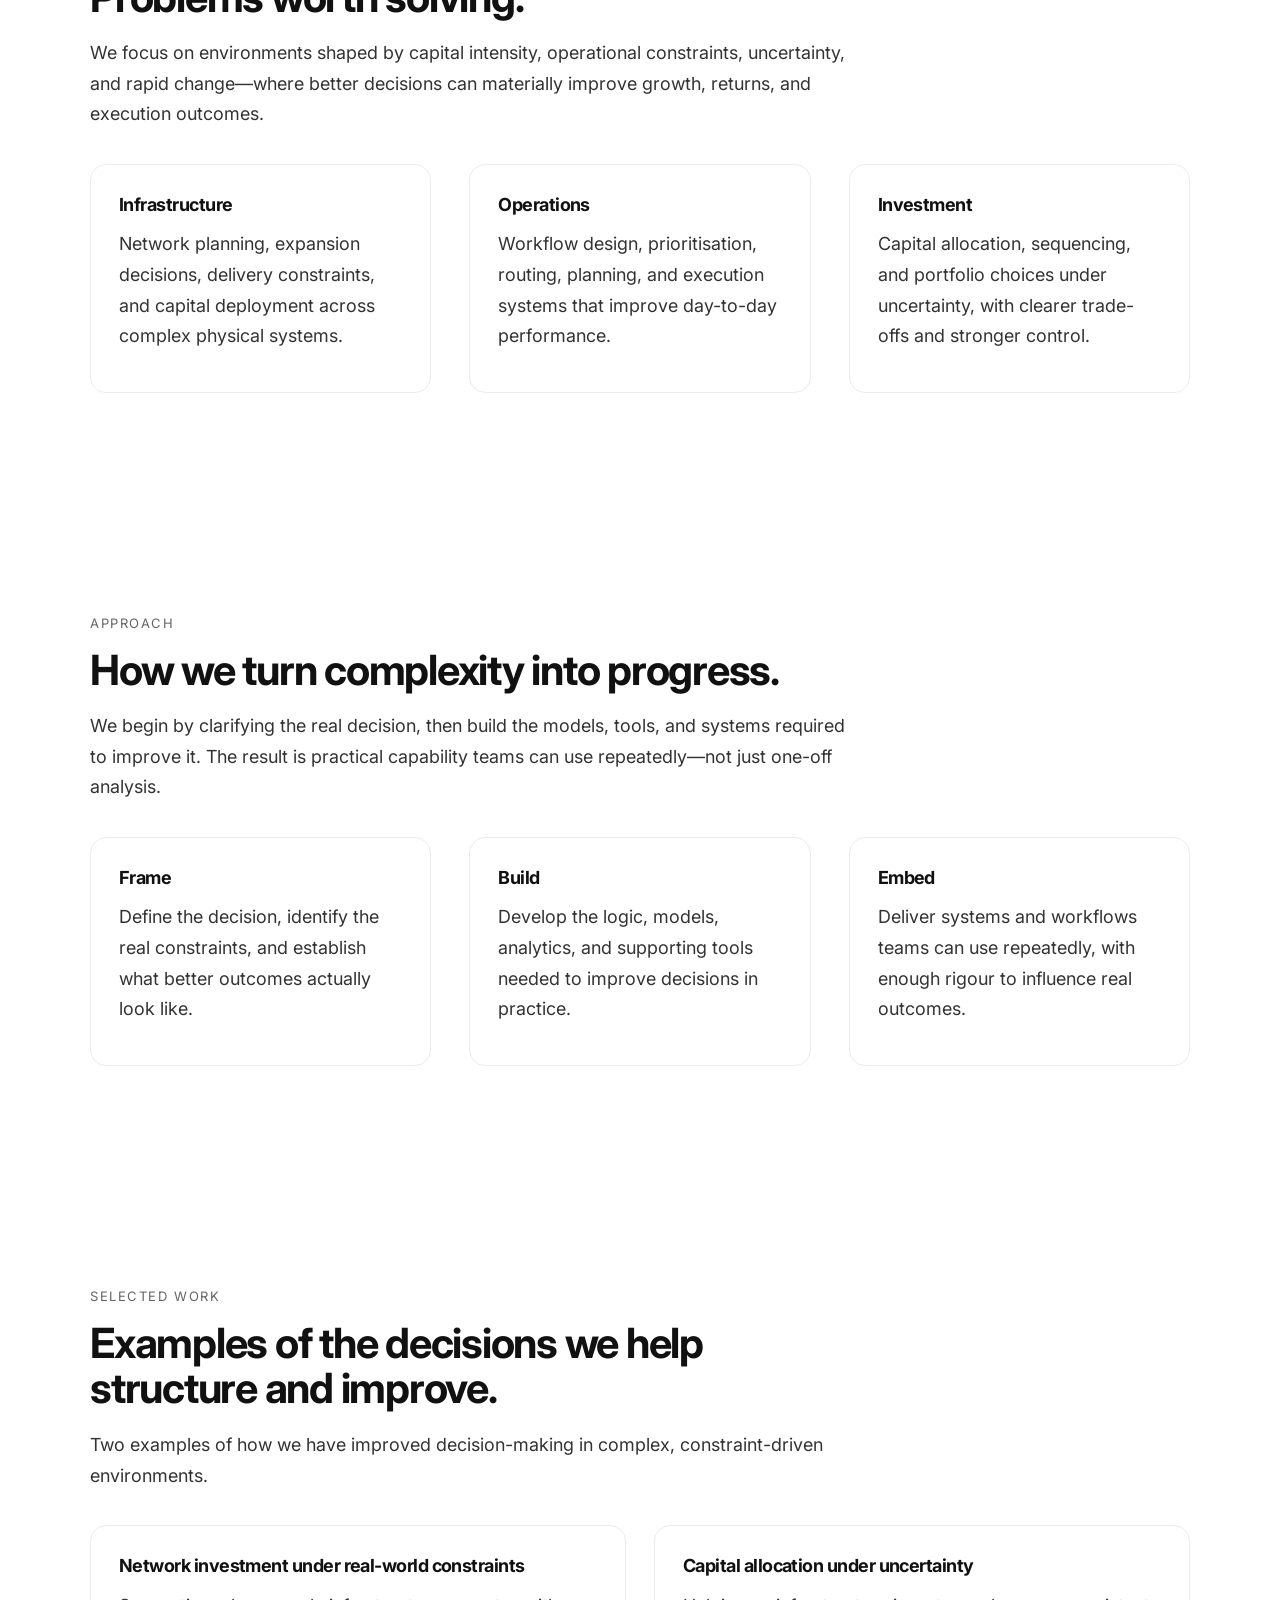
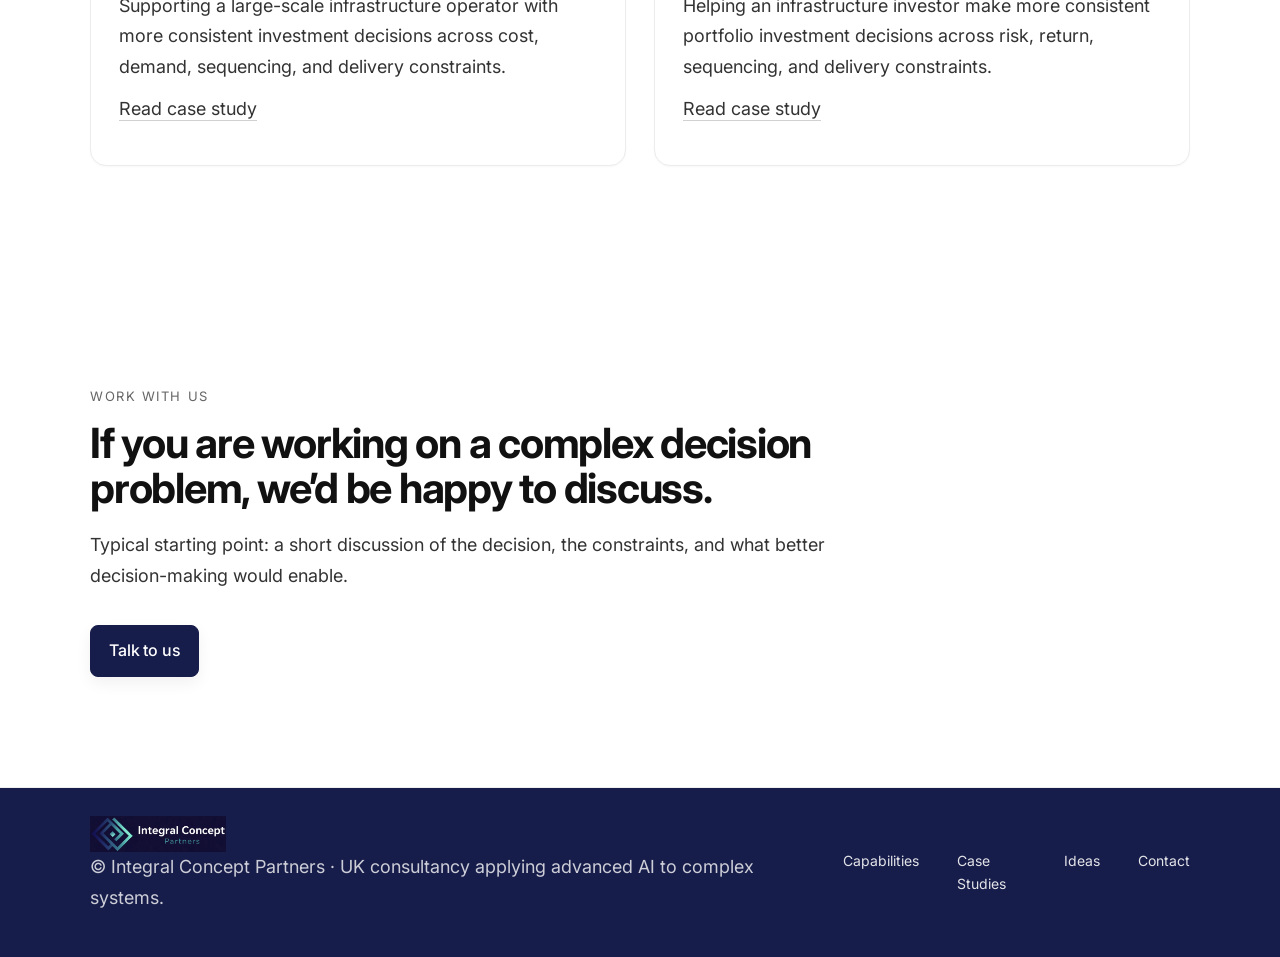
==== commit 2c5d6434: "Update index.html" ====
--- a/index.html
+++ b/index.html
@@ -25,6 +25,7 @@
   <a href="capabilities.html">Capabilities</a>
   <a href="how-we-work.html">How We Work</a>
   <a href="selected-work.html">Case Studies</a>
+  <a href="diagnostic.html">Ideas</a> 
   <a href="about.html">About</a>
   <a href="ideas.html">Ideas</a>
   <a href="contact.html">Contact</a>
--- a/styles.css
+++ b/styles.css
@@ -1768,3 +1768,10 @@
     box-shadow: 0 8px 18px rgba(15, 23, 42, 0.08);
   }
 }
+.eyebrow {
+  font-size: 15px;
+  font-weight: 600;
+  letter-spacing: 0.12em;
+  color: #4b5563;
+  text-transform: uppercase;
+}
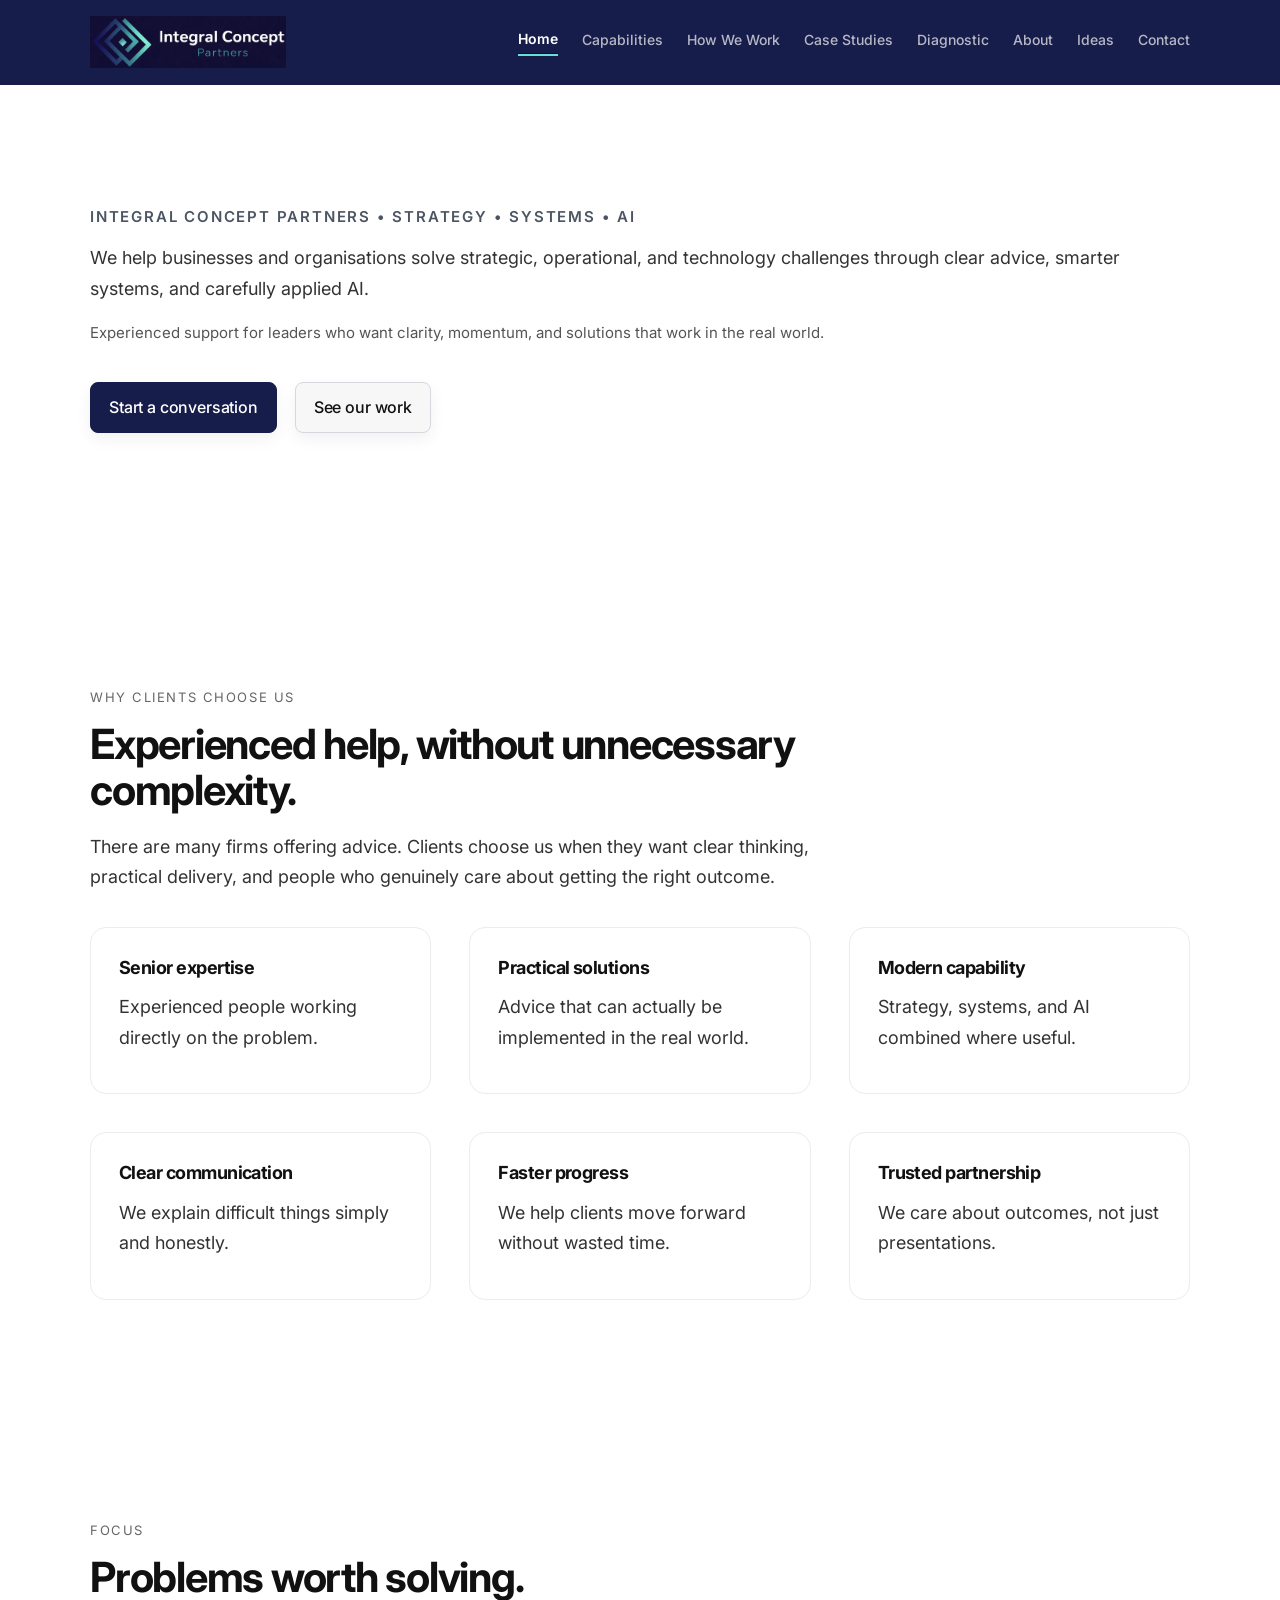
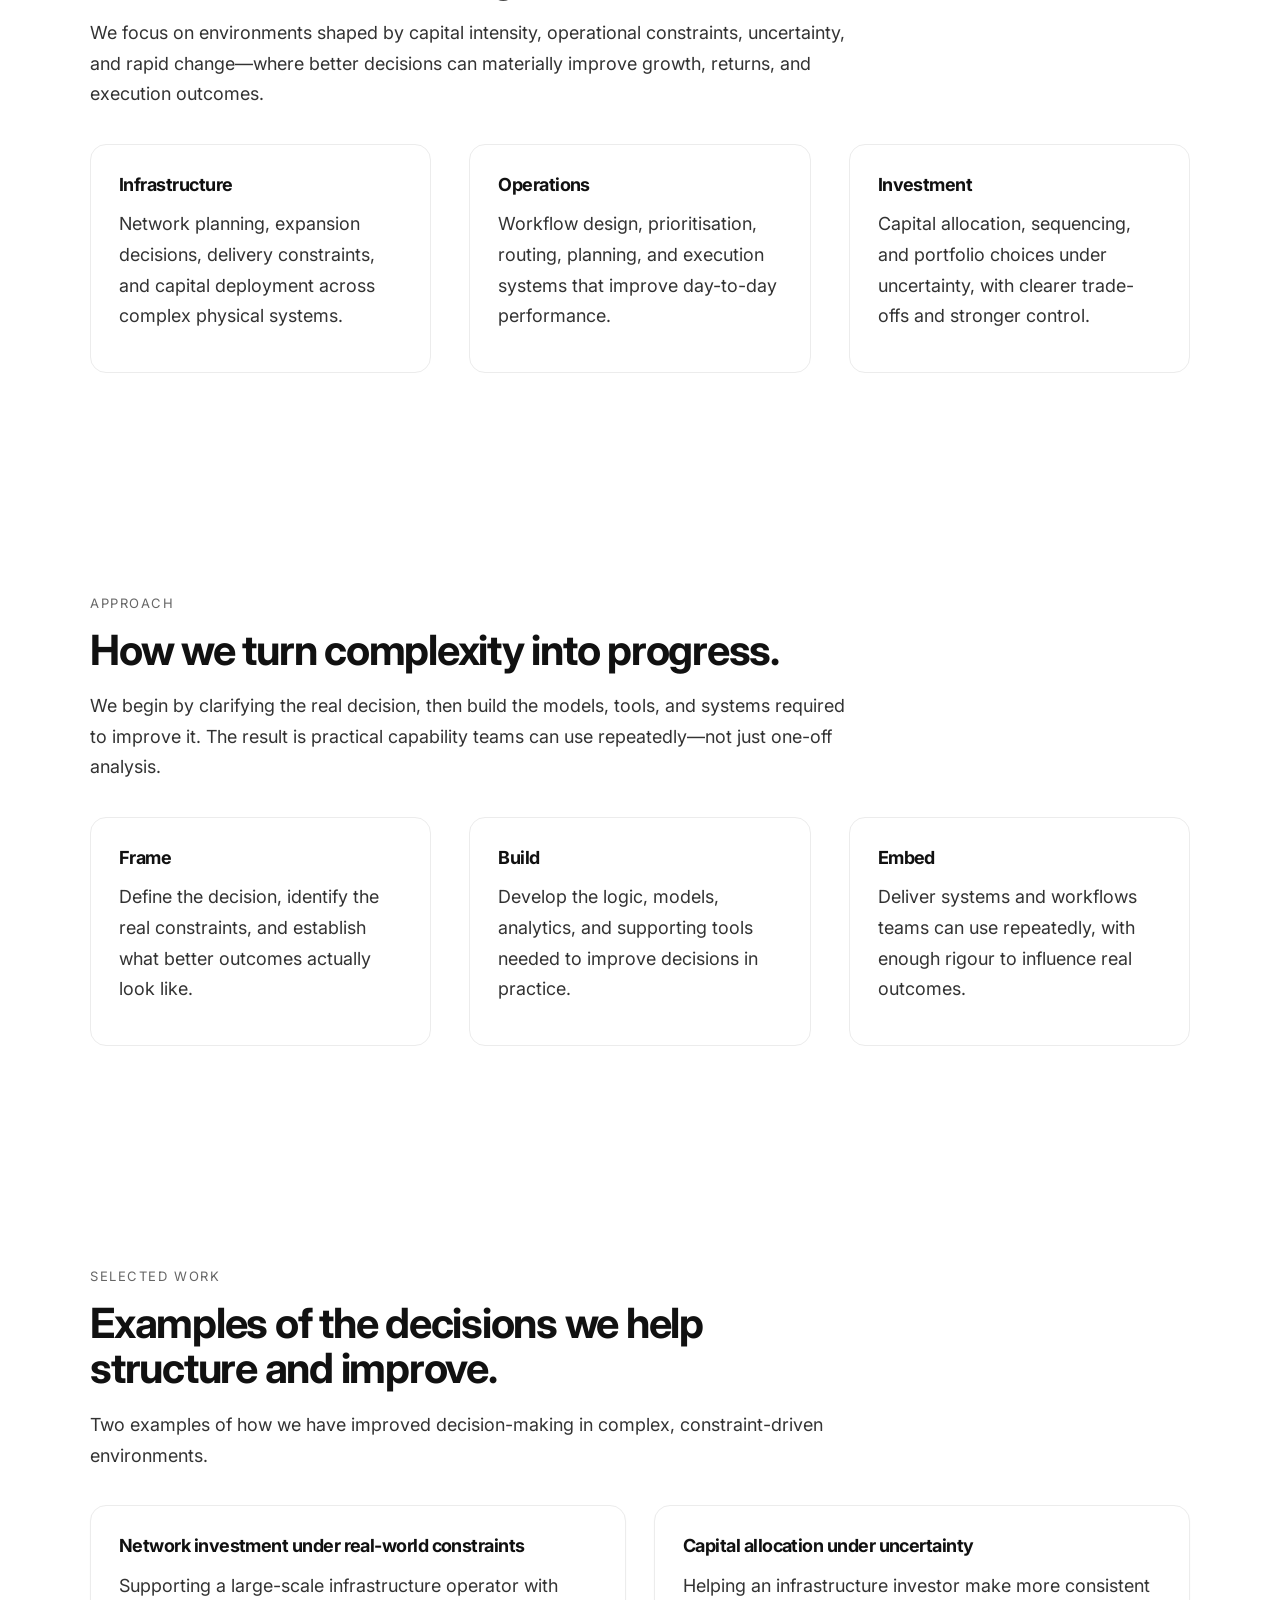
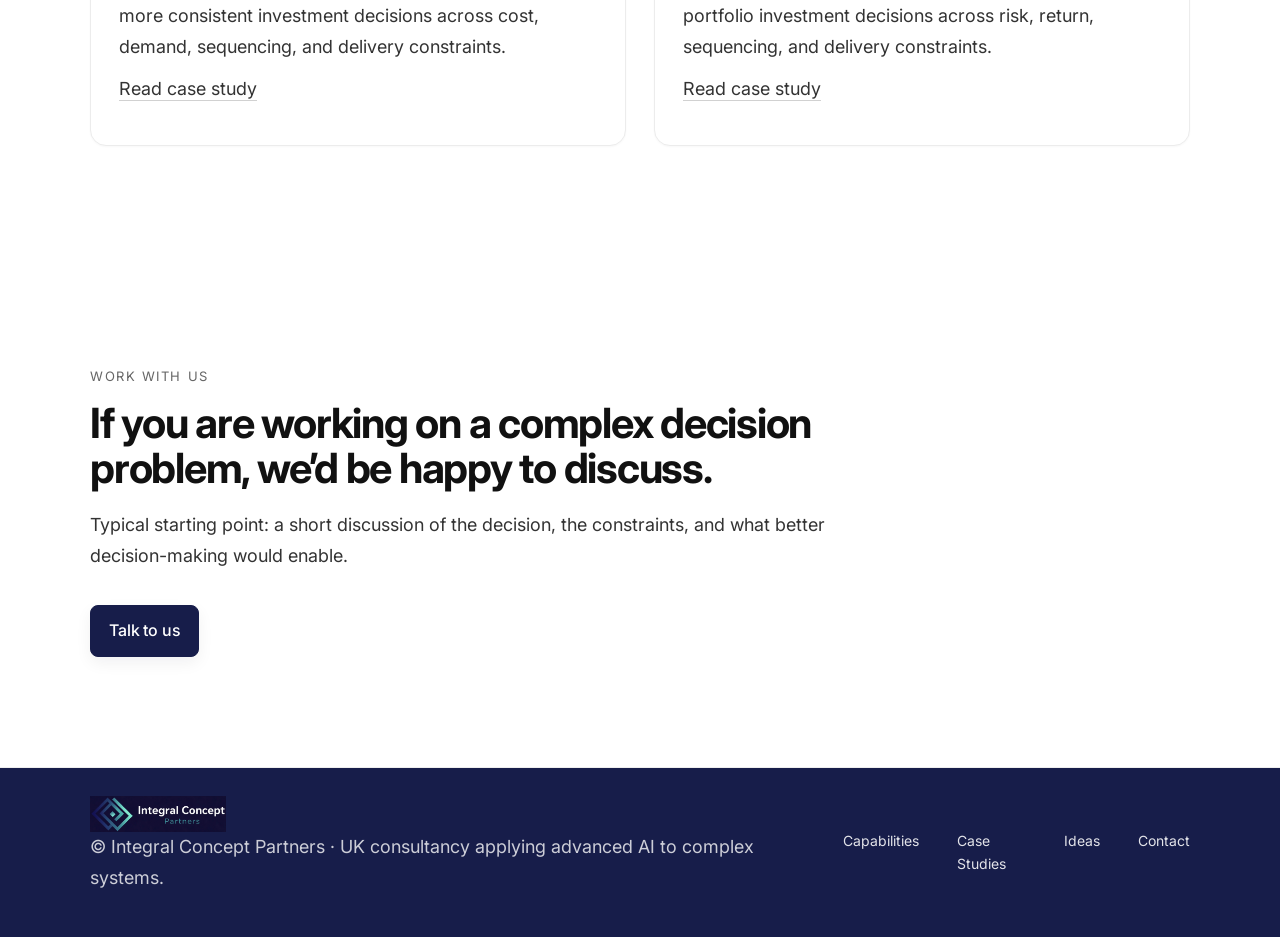
==== commit 4a5ad13e: "Update index.html" ====
--- a/index.html
+++ b/index.html
@@ -25,7 +25,7 @@
   <a href="capabilities.html">Capabilities</a>
   <a href="how-we-work.html">How We Work</a>
   <a href="selected-work.html">Case Studies</a>
-  <a href="diagnostic.html">Ideas</a> 
+  <a href="diagnostic.html">Diagnostic</a> 
   <a href="about.html">About</a>
   <a href="ideas.html">Ideas</a>
   <a href="contact.html">Contact</a>
--- a/styles.css
+++ b/styles.css
@@ -1775,3 +1775,102 @@
   color: #4b5563;
   text-transform: uppercase;
 }
+/* ===== HEADER FIX / PREMIUM LOGO NORMALISATION ===== */
+
+.site-header {
+  position: sticky;
+  top: 0;
+  z-index: 100;
+  background: rgba(255, 255, 255, 0.96);
+  border-bottom: 1px solid rgba(17, 17, 17, 0.08);
+  backdrop-filter: blur(10px);
+  -webkit-backdrop-filter: blur(10px);
+}
+
+.nav {
+  min-height: 78px;
+  display: flex;
+  align-items: center;
+  justify-content: space-between;
+  gap: 24px;
+}
+
+.brand {
+  display: flex;
+  align-items: center;
+  flex-shrink: 0;
+}
+
+/* Fix both possible logo class names */
+.brand-logo,
+.logo {
+  display: block;
+  height: 46px;
+  width: auto;
+  max-width: 260px;
+  object-fit: contain;
+}
+
+.nav-links {
+  display: flex;
+  align-items: center;
+  gap: 24px;
+}
+
+.nav-links a {
+  color: #444;
+  font-size: 14px;
+  font-weight: 500;
+  opacity: 0.82;
+  padding-bottom: 4px;
+}
+
+.nav-links a:hover,
+.nav-links a.active {
+  color: #111;
+  opacity: 1;
+}
+
+.hero {
+  padding-top: 120px;
+}
+
+/* Mobile */
+@media (max-width: 760px) {
+  .nav {
+    min-height: 72px;
+    gap: 16px;
+  }
+
+  .brand-logo,
+  .logo {
+    height: 38px;
+    max-width: 220px;
+  }
+
+  .nav-links {
+    gap: 14px;
+    flex-wrap: wrap;
+  }
+
+  .nav-links a {
+    font-size: 13px;
+  }
+
+  .hero {
+    padding-top: 90px;
+  }
+}
+
+@media (max-width: 560px) {
+  .nav {
+    flex-direction: column;
+    align-items: flex-start;
+    padding: 14px 0;
+  }
+
+  .brand-logo,
+  .logo {
+    height: 36px;
+  }
+}
